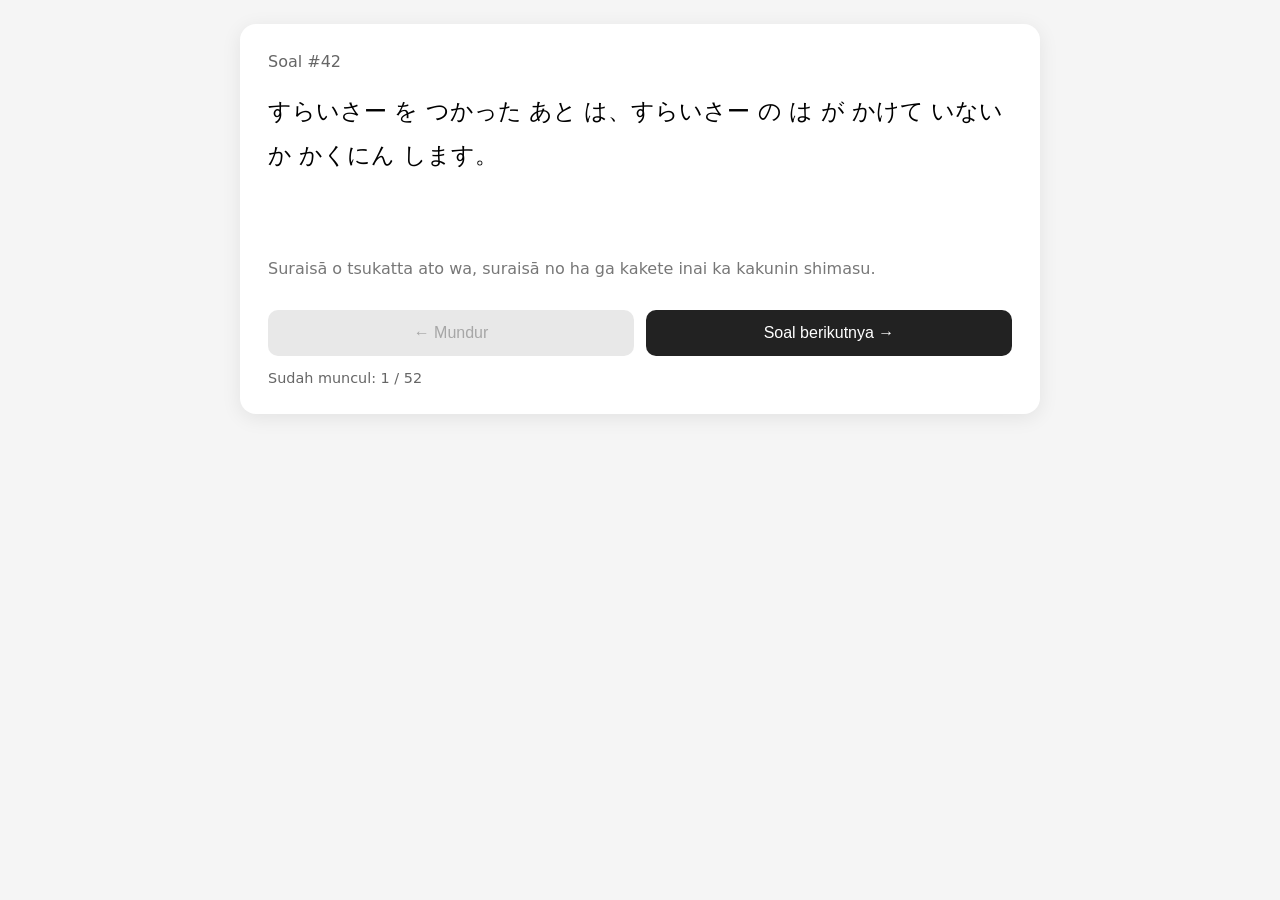
==== index.html @ 101b60f6 "balik ke awal" ====
<!doctype html>
<html lang="id">
<head>
<meta charset="utf-8">
<meta name="viewport" content="width=device-width,initial-scale=1">
<title>惣菜製造業 技能評価試験 — Random Quiz</title>
<style>
body{font-family:system-ui,-apple-system,"Segoe UI",sans-serif;background:#f5f5f5;margin:0;padding:24px}
main{max-width:800px;margin:auto}
.card{background:white;border-radius:16px;padding:28px;box-shadow:0 4px 20px rgba(0,0,0,.08)}
.meta{color:#666;margin-bottom:18px}
.question{font-size:1.45rem;line-height:1.9;min-height:150px}
.reading{color:#777;line-height:1.7;margin-top:16px}
.buttons{display:flex;gap:12px;margin-top:28px}
button{flex:1;padding:14px;border:0;border-radius:10px;font-size:1rem;cursor:pointer}
#next{background:#222;color:white}
#back{background:#e8e8e8}
.answer{margin-top:20px;padding:14px;border-radius:10px;background:#f0f0f0;display:none}
.progress{margin-top:14px;color:#666;font-size:.9rem}
</style>
</head>
<body>
<main>
<div class="card">
  <div class="meta" id="meta"></div>
  <div class="question" id="question"></div>
  <div class="reading" id="reading"></div>
  <div class="answer" id="answer"></div>
  <div class="buttons">
    <button id="back">← Mundur</button>
    <button id="next">Soal berikutnya →</button>
  </div>
  <div class="progress" id="progress"></div>
</div>
</main>
<script>
const allQuestions = [{"id": 1, "question": "あぶら で あげた ころっけ や、ごまあえ は、そうざい です。", "reading": "Abura de ageta korokke ya, gomaae wa, sōzai desu.", "answer": "○"}, {"id": 2, "question": "むした しゅうまい や、すのもの は、そうざい です。", "reading": "Mushita shūmai ya, sunomono wa, sōzai desu.", "answer": ""}, {"id": 3, "question": "にた かぼちゃ や、 ぽてとさらだ は、 そうざい です。", "reading": "Nita kabocha ya,  potetosarada wa, sōzai desu.", "answer": ""}, {"id": 4, "question": "むした じゃがいも と、さっきん した にんじん を まぜた もの は、そうざい です。", "reading": "Mushita jagaimo to, sakkin shita ninjin o mazeta mono wa, sōzai desu.", "answer": "○"}, {"id": 5, "question": "すらいす する しょくざい を かえる とき は、いちど すらいさー を あらいます。", "reading": "Suraisu suru shokuzai o kaeru toki wa, ichido suraisā o araimasu.", "answer": "○"}, {"id": 6, "question": "れいとうにく を かいとう する とき は、とれー や こんてな に いれます。", "reading": "Reitōniku o kaitō suru toki wa, torē ya kontena ni iremasu.", "answer": "○"}, {"id": 7, "question": "れいとう の えび を かいとう する とき は、とれー や こんてな に いれません。", "reading": "Reitō no ebi o kaitō suru toki wa, torē ya kontena ni iremasen.", "answer": "○"}, {"id": 8, "question": "ふくろ に はいった しょくざい を、みず の なか で かいとう する とき は、ふくろ に あな が あいて いない か かくにん します。", "reading": "", "answer": "○"}, {"id": 9, "question": "さっきんざい の のうど は、きじゅん より こく します。", "reading": "Sakkin-zai no nōdo wa, kijun yori koku shimasu.", "answer": "○"}, {"id": 10, "question": "さっきんざい の のうど は、きじゅん より うすく します。", "reading": "Sakkin-zai no nōdo wa, kijun yori usuku shimasu.", "answer": "○"}, {"id": 11, "question": "さっきんざい が ない とき は、せんざい を つかいます。", "reading": "Sakkin-zai ga nai toki wa, senzai o tsukaimasu.", "answer": "○"}, {"id": 12, "question": "しょくざい を れいぞうこ に ほかん する とき は、ようき に ふた を します。", "reading": "Shokuzai o reizōko ni hokan suru toki wa, yōki ni futa o shimasu.", "answer": "○"}, {"id": 13, "question": "ゆか や かべ は、そうじ しません。", "reading": "Yuka ya kabe wa, sōji shimasen.", "answer": "○"}, {"id": 14, "question": "つめ を、ながく のばして います。", "reading": "Tsume o, nagaku nobashite imasu.", "answer": "○"}, {"id": 15, "question": "つめ は、 いつも みじかく きって おきます。", "reading": "Tsume wa, itsumo mijikaku kitte okimasu.", "answer": "○"}, {"id": 16, "question": "つめ に、 まにきゅあ を ぬった まま しごと を しました。", "reading": "Tsume ni, manikyua o nutta mama shigoto o shimashita.", "answer": "○"}, {"id": 17, "question": "はいすいこう は、すぐ に よごれる ので、そうじ しません。", "reading": "Haisuikō wa, sugu ni yogoreru node, sōji shimasen.", "answer": "○"}, {"id": 18, "question": "ゆか に おちた しょくざい を そのまま つかいました。", "reading": "Yuka ni ochita shokuzai o sonomama tsukaimashita.", "answer": "○"}, {"id": 19, "question": "といれ から でる とき に、て を あらいません でした。", "reading": "Toire kara deru toki ni, te o araimasen deshita.", "answer": "○"}, {"id": 20, "question": "にく と やさい を きる とき は、おなじ まないた を つかいます。", "reading": "Niku to yasai o kiru toki wa, onaji manaita o tsukaimasu.", "answer": ""}, {"id": 21, "question": "ちゅうしんおんどけい を つかった あと は、 せんさー ぶぶん を せいけつ に します。", "reading": "Chūshin-ondokei o tsukatta ato wa,  sensā bubun o seiketsu ni shimasu.", "answer": ""}, {"id": 22, "question": "ほうちょう は、 は の ぶぶん だけ では なく、て で もつ ぶぶん も あらいます。", "reading": "Hōchō wa, ha no bubun dake dewa naku, te de motsu bubun mo araimasu.", "answer": ""}, {"id": 23, "question": "もりつけ さぎょう を おこなう、 せいけつ な さぎょうしつ に は、だんぼーるばこ を いれません。", "reading": "Moritsuke sagyō o okonau, seiketsu na sagyōshitsu ni wa, danbōrubako o iremasen.", "answer": "○"}, {"id": 24, "question": "さぎょうば が あつかった ので、まど を あけました。", "reading": "Sagyōba ga atsukatta node, mado o akemashita.", "answer": "○"}, {"id": 25, "question": "さぎょうちゅう に あつく なった ので、そで を まくりました。", "reading": "Sagyōchū ni atsuku natta node, sode o makurimashita.", "answer": "○"}, {"id": 26, "question": "さぎょうちゅう に あつく なった ので、 ぼうし を ぬぎました。", "reading": "Sagyōchū ni atsuku natta node, bōshi o nugimashita.", "answer": "○"}, {"id": 27, "question": "ながく つかって け が みじかく なった ぶらし を つかいました。", "reading": "Nagaku tsukatte, ke ga mijikaku natta burashi o tsukaimashita.", "answer": "○"}, {"id": 28, "question": "ふくろ に はいった しょくざい を もりつけ に つかう とき は、ふくろ の ひょうめん を しょうどく して から かいふう します。", "reading": "", "answer": "○"}, {"id": 29, "question": "そうじ よう の ぶらし が とどかない ところ は、そうじ しません。", "reading": "Sōji yō no burashi ga todokanai tokoro wa, sōji shimasen.", "answer": "○"}, {"id": 30, "question": "ころっけ を あげた とき は、ちゅうしん の おんど を はかります。", "reading": "Korokke o ageta toki wa, chūshin no ondo o hakarimasu.", "answer": "○"}, {"id": 31, "question": "ころっけ を あげた とき は、ひょうめん の おんど を はかります。", "reading": "Korokke o ageta toki wa, hyōmen no ondo o hakarimasu.", "answer": "○"}, {"id": 32, "question": "ころっけ を あげる とき は、じかん を はかりません。", "reading": "Korokke o ageru toki wa, jikan o hakarimasen.", "answer": "○"}, {"id": 33, "question": "はんばーぐ を やいた とき は、ひょうめん の おんど を はかります。", "reading": "Hanbāgu o yaita toki wa, hyōmen no ondo o hakarimasu.", "answer": "○"}, {"id": 34, "question": "こんべくしょん おーぶん の なか は、いち に よって おんど が ちがいます。", "reading": "Konbekushon ōbun no naka wa, ichi ni yotte ondo ga chigaimasu.", "answer": "○"}, {"id": 35, "question": "じょうき で ちょうり する こと を、あげる と いいます。", "reading": "Jōki de chōri suru koto o, ageru to iimasu.", "answer": "○"}, {"id": 36, "question": "ふらいやー の なか の あげかす は 、とりません。", "reading": "Furaiyā no naka no agekasu wa, torimasen.", "answer": "○"}, {"id": 37, "question": "ふらいやー へ、 いちど に たいりょう の しょくざい を いれました。", "reading": "Furaiyā e, ichido ni tairyō no shokuzai o iremashita.", "answer": "○"}, {"id": 38, "question": "ふらいやー に、 たいりょう の しょくざい を いれる と、あぶら の おんど が さがり、きんとう に かねつ できません。", "reading": "", "answer": "○"}, {"id": 39, "question": "こめ を たく とき は、 みず の りょう が たいせつ です。", "reading": "Kome o taku toki wa,  mizu no ryō ga taisetsu desu.", "answer": "○"}, {"id": 40, "question": "かねつ ちょうり を する とき は、 やけど に ちゅうい します。", "reading": "Kanetsu chōri o suru toki wa, yakedo ni chūi shimasu.", "answer": "○"}, {"id": 41, "question": "きかい から いつも と ちがう おと が したら、すぐ に きかい を とめます。", "reading": "Kikai kara itsumo to chigau oto ga shitara,  sugu ni kikai o tomemasu.", "answer": "○"}, {"id": 42, "question": "すらいさー を つかった あと は、すらいさー の は が かけて いない か かくにん します。", "reading": "Suraisā o tsukatta ato wa, suraisā no ha ga kakete inai ka kakunin shimasu.", "answer": "○"}, {"id": 43, "question": "いそいで いた ので、こうじょう の なか を はしりました。", "reading": "Isoide ita node, kōjō no naka o hashirimashita.", "answer": "○"}, {"id": 44, "question": "ゆか が ぬれて いる と、すべる ので きけん です。", "reading": "Yuka ga nurete iru to, suberu node kiken desu.", "answer": "○"}, {"id": 45, "question": "ゆか は、 ぬれて いた ほう が すべり やすくて よい です。", "reading": "Yuka wa, nurete ita hō ga suberi yasukute yoi desu.", "answer": "○"}, {"id": 46, "question": "せんざい を つかう とき は、 め に はいらない よう に ちゅうい します。", "reading": "Senzai o tsukau toki wa, me ni hairanai yō ni chūi shimasu.", "answer": "○"}, {"id": 47, "question": "しょくざい を すらいす して いる とき に、 すらいさー の かばー を はずして は いけません。", "reading": "Shokuzai o suraisu shite iru toki ni, suraisā no kabā o hazushite wa ikemasen.", "answer": "○"}, {"id": 48, "question": "すらいさー が かんぜん に ていし する まえ に、 かばー を あけました。", "reading": "Suraisā ga kanzen ni teishi suru mae ni,  kabā o akemashita.", "answer": "○"}, {"id": 49, "question": "きかい が うごいて いる とき は、 きかい に て を ふれて は いけません。", "reading": "Kikai ga ugoite iru toki wa, kikai ni te o furete wa ikemasen.", "answer": "○"}, {"id": 50, "question": "ちょうりちゅう に がす の ひ が きえて いたら、がす が もれて いる かのうせい が ある ため、ひ を つけて は いけません。", "reading": "", "answer": "○"}, {"id": 51, "question": "ちゅうしんおんどけい は、たべもの の ひょうめん の おんど を はかる きぐ です。", "reading": "Chūshin-ondokei wa, tabemono no hyōmen no ondo wo hakaru kigu desu.", "answer": "○"}, {"id": 52, "question": "けいりょうかっぷ は、かっぷ を かたむけて はかります。", "reading": "Keiryō kappu wa, kappu wo katamukete hakarimasu.", "answer": "○"}];
let history = [];
let position = -1;
let unseen = new Set(allQuestions.map(q => q.id));

function render() {
  const q = allQuestions.find(x => x.id === history[position]);
  document.getElementById('meta').textContent = 'Soal #' + q.id;
  document.getElementById('question').textContent = q.question;
  document.getElementById('reading').textContent = q.reading || '';
  document.getElementById('answer').textContent = q.answer ? 'Jawaban sumber: ' + q.answer : 'Jawaban sumber tidak terbaca pada bagian kunci jawaban PDF.';
  document.getElementById('answer').style.display = 'none';
  document.getElementById('back').disabled = position <= 0;
  document.getElementById('progress').textContent =
    'Sudah muncul: ' + history.length + ' / ' + allQuestions.length;
}

function nextQuestion() {
  if (position < history.length - 1) {
    position++;
    render();
    return;
  }
  if (unseen.size === 0) {
    alert('Semua soal sudah muncul dalam sesi ini.');
    return;
  }
  const arr = [...unseen];
  const id = arr[Math.floor(Math.random() * arr.length)];
  unseen.delete(id);
  history.push(id);
  position++;
  render();
}

document.getElementById('next').onclick = nextQuestion;
document.getElementById('back').onclick = () => {
  if (position > 0) { position--; render(); }
};

// Start with one random unseen question.
nextQuestion();
</script>
</body>
</html>
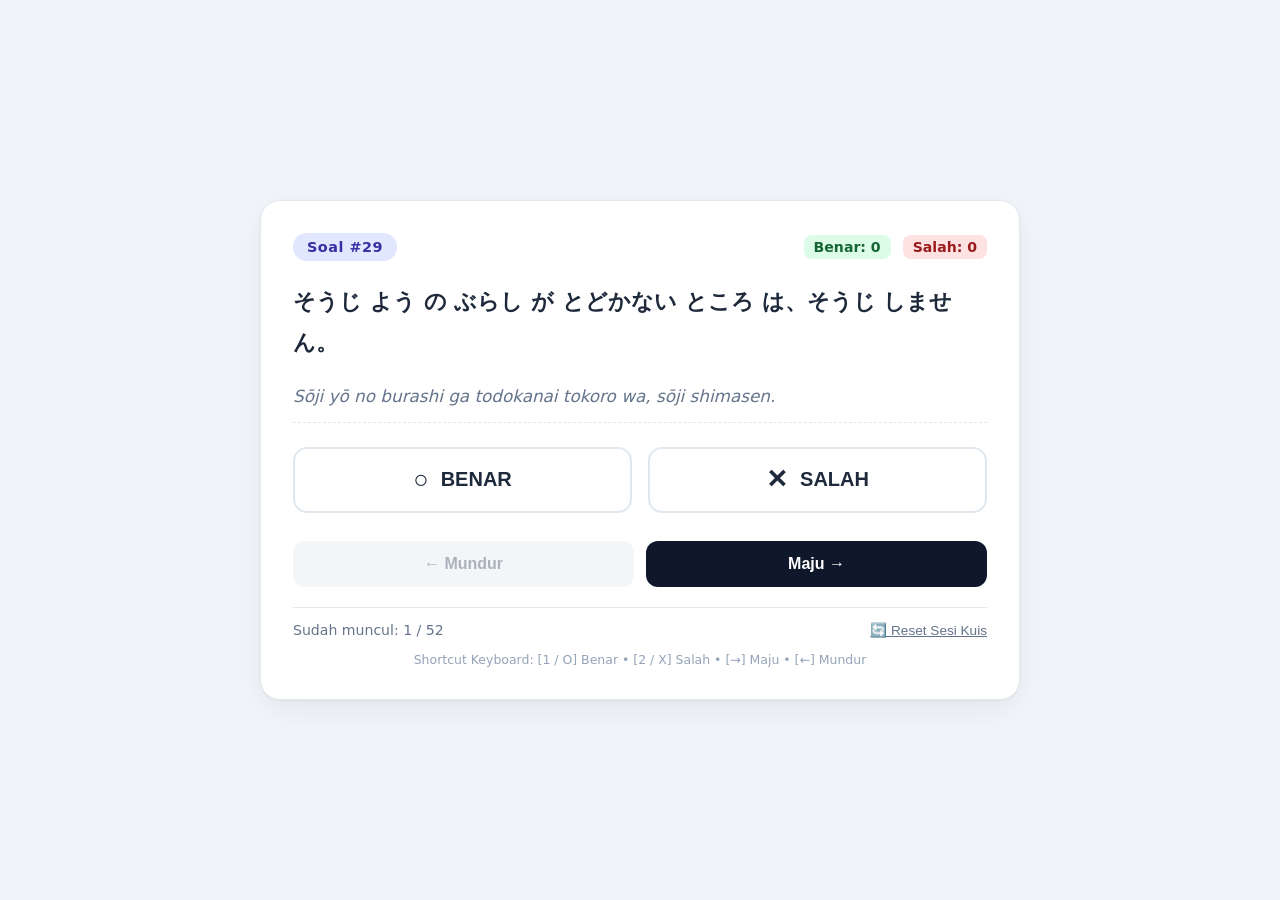
==== commit ce2eeb3c: "Add files via upload" ====
--- a/index.html
+++ b/index.html
@@ -1,81 +1,918 @@
 <!doctype html>
 <html lang="id">
-<head>
-<meta charset="utf-8">
-<meta name="viewport" content="width=device-width,initial-scale=1">
-<title>惣菜製造業 技能評価試験 — Random Quiz</title>
-<style>
-body{font-family:system-ui,-apple-system,"Segoe UI",sans-serif;background:#f5f5f5;margin:0;padding:24px}
-main{max-width:800px;margin:auto}
-.card{background:white;border-radius:16px;padding:28px;box-shadow:0 4px 20px rgba(0,0,0,.08)}
-.meta{color:#666;margin-bottom:18px}
-.question{font-size:1.45rem;line-height:1.9;min-height:150px}
-.reading{color:#777;line-height:1.7;margin-top:16px}
-.buttons{display:flex;gap:12px;margin-top:28px}
-button{flex:1;padding:14px;border:0;border-radius:10px;font-size:1rem;cursor:pointer}
-#next{background:#222;color:white}
-#back{background:#e8e8e8}
-.answer{margin-top:20px;padding:14px;border-radius:10px;background:#f0f0f0;display:none}
-.progress{margin-top:14px;color:#666;font-size:.9rem}
-</style>
-</head>
-<body>
-<main>
-<div class="card">
-  <div class="meta" id="meta"></div>
-  <div class="question" id="question"></div>
-  <div class="reading" id="reading"></div>
-  <div class="answer" id="answer"></div>
-  <div class="buttons">
-    <button id="back">← Mundur</button>
-    <button id="next">Soal berikutnya →</button>
-  </div>
-  <div class="progress" id="progress"></div>
-</div>
-</main>
-<script>
-const allQuestions = [{"id": 1, "question": "あぶら で あげた ころっけ や、ごまあえ は、そうざい です。", "reading": "Abura de ageta korokke ya, gomaae wa, sōzai desu.", "answer": "○"}, {"id": 2, "question": "むした しゅうまい や、すのもの は、そうざい です。", "reading": "Mushita shūmai ya, sunomono wa, sōzai desu.", "answer": ""}, {"id": 3, "question": "にた かぼちゃ や、 ぽてとさらだ は、 そうざい です。", "reading": "Nita kabocha ya,  potetosarada wa, sōzai desu.", "answer": ""}, {"id": 4, "question": "むした じゃがいも と、さっきん した にんじん を まぜた もの は、そうざい です。", "reading": "Mushita jagaimo to, sakkin shita ninjin o mazeta mono wa, sōzai desu.", "answer": "○"}, {"id": 5, "question": "すらいす する しょくざい を かえる とき は、いちど すらいさー を あらいます。", "reading": "Suraisu suru shokuzai o kaeru toki wa, ichido suraisā o araimasu.", "answer": "○"}, {"id": 6, "question": "れいとうにく を かいとう する とき は、とれー や こんてな に いれます。", "reading": "Reitōniku o kaitō suru toki wa, torē ya kontena ni iremasu.", "answer": "○"}, {"id": 7, "question": "れいとう の えび を かいとう する とき は、とれー や こんてな に いれません。", "reading": "Reitō no ebi o kaitō suru toki wa, torē ya kontena ni iremasen.", "answer": "○"}, {"id": 8, "question": "ふくろ に はいった しょくざい を、みず の なか で かいとう する とき は、ふくろ に あな が あいて いない か かくにん します。", "reading": "", "answer": "○"}, {"id": 9, "question": "さっきんざい の のうど は、きじゅん より こく します。", "reading": "Sakkin-zai no nōdo wa, kijun yori koku shimasu.", "answer": "○"}, {"id": 10, "question": "さっきんざい の のうど は、きじゅん より うすく します。", "reading": "Sakkin-zai no nōdo wa, kijun yori usuku shimasu.", "answer": "○"}, {"id": 11, "question": "さっきんざい が ない とき は、せんざい を つかいます。", "reading": "Sakkin-zai ga nai toki wa, senzai o tsukaimasu.", "answer": "○"}, {"id": 12, "question": "しょくざい を れいぞうこ に ほかん する とき は、ようき に ふた を します。", "reading": "Shokuzai o reizōko ni hokan suru toki wa, yōki ni futa o shimasu.", "answer": "○"}, {"id": 13, "question": "ゆか や かべ は、そうじ しません。", "reading": "Yuka ya kabe wa, sōji shimasen.", "answer": "○"}, {"id": 14, "question": "つめ を、ながく のばして います。", "reading": "Tsume o, nagaku nobashite imasu.", "answer": "○"}, {"id": 15, "question": "つめ は、 いつも みじかく きって おきます。", "reading": "Tsume wa, itsumo mijikaku kitte okimasu.", "answer": "○"}, {"id": 16, "question": "つめ に、 まにきゅあ を ぬった まま しごと を しました。", "reading": "Tsume ni, manikyua o nutta mama shigoto o shimashita.", "answer": "○"}, {"id": 17, "question": "はいすいこう は、すぐ に よごれる ので、そうじ しません。", "reading": "Haisuikō wa, sugu ni yogoreru node, sōji shimasen.", "answer": "○"}, {"id": 18, "question": "ゆか に おちた しょくざい を そのまま つかいました。", "reading": "Yuka ni ochita shokuzai o sonomama tsukaimashita.", "answer": "○"}, {"id": 19, "question": "といれ から でる とき に、て を あらいません でした。", "reading": "Toire kara deru toki ni, te o araimasen deshita.", "answer": "○"}, {"id": 20, "question": "にく と やさい を きる とき は、おなじ まないた を つかいます。", "reading": "Niku to yasai o kiru toki wa, onaji manaita o tsukaimasu.", "answer": ""}, {"id": 21, "question": "ちゅうしんおんどけい を つかった あと は、 せんさー ぶぶん を せいけつ に します。", "reading": "Chūshin-ondokei o tsukatta ato wa,  sensā bubun o seiketsu ni shimasu.", "answer": ""}, {"id": 22, "question": "ほうちょう は、 は の ぶぶん だけ では なく、て で もつ ぶぶん も あらいます。", "reading": "Hōchō wa, ha no bubun dake dewa naku, te de motsu bubun mo araimasu.", "answer": ""}, {"id": 23, "question": "もりつけ さぎょう を おこなう、 せいけつ な さぎょうしつ に は、だんぼーるばこ を いれません。", "reading": "Moritsuke sagyō o okonau, seiketsu na sagyōshitsu ni wa, danbōrubako o iremasen.", "answer": "○"}, {"id": 24, "question": "さぎょうば が あつかった ので、まど を あけました。", "reading": "Sagyōba ga atsukatta node, mado o akemashita.", "answer": "○"}, {"id": 25, "question": "さぎょうちゅう に あつく なった ので、そで を まくりました。", "reading": "Sagyōchū ni atsuku natta node, sode o makurimashita.", "answer": "○"}, {"id": 26, "question": "さぎょうちゅう に あつく なった ので、 ぼうし を ぬぎました。", "reading": "Sagyōchū ni atsuku natta node, bōshi o nugimashita.", "answer": "○"}, {"id": 27, "question": "ながく つかって け が みじかく なった ぶらし を つかいました。", "reading": "Nagaku tsukatte, ke ga mijikaku natta burashi o tsukaimashita.", "answer": "○"}, {"id": 28, "question": "ふくろ に はいった しょくざい を もりつけ に つかう とき は、ふくろ の ひょうめん を しょうどく して から かいふう します。", "reading": "", "answer": "○"}, {"id": 29, "question": "そうじ よう の ぶらし が とどかない ところ は、そうじ しません。", "reading": "Sōji yō no burashi ga todokanai tokoro wa, sōji shimasen.", "answer": "○"}, {"id": 30, "question": "ころっけ を あげた とき は、ちゅうしん の おんど を はかります。", "reading": "Korokke o ageta toki wa, chūshin no ondo o hakarimasu.", "answer": "○"}, {"id": 31, "question": "ころっけ を あげた とき は、ひょうめん の おんど を はかります。", "reading": "Korokke o ageta toki wa, hyōmen no ondo o hakarimasu.", "answer": "○"}, {"id": 32, "question": "ころっけ を あげる とき は、じかん を はかりません。", "reading": "Korokke o ageru toki wa, jikan o hakarimasen.", "answer": "○"}, {"id": 33, "question": "はんばーぐ を やいた とき は、ひょうめん の おんど を はかります。", "reading": "Hanbāgu o yaita toki wa, hyōmen no ondo o hakarimasu.", "answer": "○"}, {"id": 34, "question": "こんべくしょん おーぶん の なか は、いち に よって おんど が ちがいます。", "reading": "Konbekushon ōbun no naka wa, ichi ni yotte ondo ga chigaimasu.", "answer": "○"}, {"id": 35, "question": "じょうき で ちょうり する こと を、あげる と いいます。", "reading": "Jōki de chōri suru koto o, ageru to iimasu.", "answer": "○"}, {"id": 36, "question": "ふらいやー の なか の あげかす は 、とりません。", "reading": "Furaiyā no naka no agekasu wa, torimasen.", "answer": "○"}, {"id": 37, "question": "ふらいやー へ、 いちど に たいりょう の しょくざい を いれました。", "reading": "Furaiyā e, ichido ni tairyō no shokuzai o iremashita.", "answer": "○"}, {"id": 38, "question": "ふらいやー に、 たいりょう の しょくざい を いれる と、あぶら の おんど が さがり、きんとう に かねつ できません。", "reading": "", "answer": "○"}, {"id": 39, "question": "こめ を たく とき は、 みず の りょう が たいせつ です。", "reading": "Kome o taku toki wa,  mizu no ryō ga taisetsu desu.", "answer": "○"}, {"id": 40, "question": "かねつ ちょうり を する とき は、 やけど に ちゅうい します。", "reading": "Kanetsu chōri o suru toki wa, yakedo ni chūi shimasu.", "answer": "○"}, {"id": 41, "question": "きかい から いつも と ちがう おと が したら、すぐ に きかい を とめます。", "reading": "Kikai kara itsumo to chigau oto ga shitara,  sugu ni kikai o tomemasu.", "answer": "○"}, {"id": 42, "question": "すらいさー を つかった あと は、すらいさー の は が かけて いない か かくにん します。", "reading": "Suraisā o tsukatta ato wa, suraisā no ha ga kakete inai ka kakunin shimasu.", "answer": "○"}, {"id": 43, "question": "いそいで いた ので、こうじょう の なか を はしりました。", "reading": "Isoide ita node, kōjō no naka o hashirimashita.", "answer": "○"}, {"id": 44, "question": "ゆか が ぬれて いる と、すべる ので きけん です。", "reading": "Yuka ga nurete iru to, suberu node kiken desu.", "answer": "○"}, {"id": 45, "question": "ゆか は、 ぬれて いた ほう が すべり やすくて よい です。", "reading": "Yuka wa, nurete ita hō ga suberi yasukute yoi desu.", "answer": "○"}, {"id": 46, "question": "せんざい を つかう とき は、 め に はいらない よう に ちゅうい します。", "reading": "Senzai o tsukau toki wa, me ni hairanai yō ni chūi shimasu.", "answer": "○"}, {"id": 47, "question": "しょくざい を すらいす して いる とき に、 すらいさー の かばー を はずして は いけません。", "reading": "Shokuzai o suraisu shite iru toki ni, suraisā no kabā o hazushite wa ikemasen.", "answer": "○"}, {"id": 48, "question": "すらいさー が かんぜん に ていし する まえ に、 かばー を あけました。", "reading": "Suraisā ga kanzen ni teishi suru mae ni,  kabā o akemashita.", "answer": "○"}, {"id": 49, "question": "きかい が うごいて いる とき は、 きかい に て を ふれて は いけません。", "reading": "Kikai ga ugoite iru toki wa, kikai ni te o furete wa ikemasen.", "answer": "○"}, {"id": 50, "question": "ちょうりちゅう に がす の ひ が きえて いたら、がす が もれて いる かのうせい が ある ため、ひ を つけて は いけません。", "reading": "", "answer": "○"}, {"id": 51, "question": "ちゅうしんおんどけい は、たべもの の ひょうめん の おんど を はかる きぐ です。", "reading": "Chūshin-ondokei wa, tabemono no hyōmen no ondo wo hakaru kigu desu.", "answer": "○"}, {"id": 52, "question": "けいりょうかっぷ は、かっぷ を かたむけて はかります。", "reading": "Keiryō kappu wa, kappu wo katamukete hakarimasu.", "answer": "○"}];
-let history = [];
-let position = -1;
-let unseen = new Set(allQuestions.map(q => q.id));
-
-function render() {
-  const q = allQuestions.find(x => x.id === history[position]);
-  document.getElementById('meta').textContent = 'Soal #' + q.id;
-  document.getElementById('question').textContent = q.question;
-  document.getElementById('reading').textContent = q.reading || '';
-  document.getElementById('answer').textContent = q.answer ? 'Jawaban sumber: ' + q.answer : 'Jawaban sumber tidak terbaca pada bagian kunci jawaban PDF.';
-  document.getElementById('answer').style.display = 'none';
-  document.getElementById('back').disabled = position <= 0;
-  document.getElementById('progress').textContent =
-    'Sudah muncul: ' + history.length + ' / ' + allQuestions.length;
-}
-
-function nextQuestion() {
-  if (position < history.length - 1) {
-    position++;
-    render();
-    return;
-  }
-  if (unseen.size === 0) {
-    alert('Semua soal sudah muncul dalam sesi ini.');
-    return;
-  }
-  const arr = [...unseen];
-  const id = arr[Math.floor(Math.random() * arr.length)];
-  unseen.delete(id);
-  history.push(id);
-  position++;
-  render();
-}
-
-document.getElementById('next').onclick = nextQuestion;
-document.getElementById('back').onclick = () => {
-  if (position > 0) { position--; render(); }
-};
-
-// Start with one random unseen question.
-nextQuestion();
-</script>
-</body>
+    <head>
+        <meta charset="utf-8" />
+        <meta name="viewport" content="width=device-width, initial-scale=1" />
+        <title>惣菜製造業 技能評価試験 — Random Quiz</title>
+        <style>
+            :root {
+                --primary: #2563eb;
+                --primary-hover: #1d4ed8;
+                --bg: #f1f5f9;
+                --card-bg: #ffffff;
+                --text-main: #0f172a;
+                --text-muted: #64748b;
+                --border-color: #e2e8f0;
+                --correct-bg: #16a34a;
+                --correct-border: #15803d;
+                --correct-light: #f0fdf4;
+                --correct-text: #166534;
+                --wrong-bg: #dc2626;
+                --wrong-border: #b91c1c;
+                --wrong-light: #fef2f2;
+                --wrong-text: #991b1b;
+            }
+
+            * {
+                box-sizing: border-box;
+            }
+
+            body {
+                font-family:
+                    system-ui,
+                    -apple-system,
+                    "Segoe UI",
+                    Roboto,
+                    "Hiragino Sans",
+                    "Yu Gothic",
+                    sans-serif;
+                background: var(--bg);
+                color: var(--text-main);
+                margin: 0;
+                padding: 24px 16px;
+                min-height: 100vh;
+                display: flex;
+                flex-direction: column;
+                justify-content: center;
+            }
+
+            main {
+                max-width: 760px;
+                width: 100%;
+                margin: auto;
+            }
+
+            .card {
+                background: var(--card-bg);
+                border-radius: 20px;
+                padding: 32px;
+                box-shadow: 0 10px 30px rgba(0, 0, 0, 0.06), 0 1px 3px rgba(0, 0, 0, 0.04);
+                border: 1px solid var(--border-color);
+            }
+
+            .header-bar {
+                display: flex;
+                justify-content: space-between;
+                align-items: center;
+                margin-bottom: 20px;
+                flex-wrap: wrap;
+                gap: 10px;
+            }
+
+            .badge-id {
+                background: #e0e7ff;
+                color: #3730a3;
+                font-weight: 700;
+                font-size: 0.9rem;
+                padding: 6px 14px;
+                border-radius: 20px;
+                letter-spacing: 0.5px;
+            }
+
+            .score-stats {
+                display: flex;
+                gap: 12px;
+                font-size: 0.88rem;
+                font-weight: 600;
+            }
+
+            .stat-badge {
+                padding: 4px 10px;
+                border-radius: 8px;
+            }
+
+            .stat-correct {
+                background: #dcfce7;
+                color: #166534;
+            }
+
+            .stat-wrong {
+                background: #fee2e2;
+                color: #991b1b;
+            }
+
+            .question {
+                font-size: 1.4rem;
+                line-height: 1.8;
+                font-weight: 600;
+                min-height: 90px;
+                color: #1e293b;
+            }
+
+            .reading {
+                color: var(--text-muted);
+                font-size: 1.05rem;
+                line-height: 1.6;
+                margin-top: 12px;
+                font-style: italic;
+                padding-bottom: 12px;
+                border-bottom: 1px dashed var(--border-color);
+            }
+
+            /* Interactive Choice Buttons */
+            .choice-container {
+                display: grid;
+                grid-template-columns: 1fr 1fr;
+                gap: 16px;
+                margin-top: 24px;
+            }
+
+            .choice-btn {
+                display: flex;
+                align-items: center;
+                justify-content: center;
+                gap: 12px;
+                padding: 18px 24px;
+                border: 2px solid var(--border-color);
+                border-radius: 14px;
+                background: #ffffff;
+                color: #1e293b;
+                font-size: 1.25rem;
+                font-weight: 700;
+                cursor: pointer;
+                transition: all 0.2s cubic-bezier(0.4, 0, 0.2, 1);
+                user-select: none;
+                outline: none;
+            }
+
+            .choice-btn .symbol {
+                font-size: 1.6rem;
+                line-height: 1;
+            }
+
+            .choice-btn:hover:not(:disabled) {
+                border-color: #cbd5e1;
+                background: #f8fafc;
+                transform: translateY(-2px);
+                box-shadow: 0 4px 12px rgba(0, 0, 0, 0.05);
+            }
+
+            .choice-btn:active:not(:disabled) {
+                transform: translateY(0);
+            }
+
+            /* Correct Choice Styling (Green) */
+            .choice-btn.correct {
+                background: var(--correct-bg) !important;
+                border-color: var(--correct-border) !important;
+                color: #ffffff !important;
+                box-shadow: 0 6px 16px rgba(22, 163, 74, 0.35);
+            }
+
+            /* Wrong Choice Styling (Red) */
+            .choice-btn.wrong {
+                background: var(--wrong-bg) !important;
+                border-color: var(--wrong-border) !important;
+                color: #ffffff !important;
+                box-shadow: 0 6px 16px rgba(220, 38, 38, 0.35);
+            }
+
+            /* Secondary highlight for the right answer when user guessed wrong */
+            .choice-btn.reveal-correct {
+                background: #dcfce7 !important;
+                border-color: var(--correct-bg) !important;
+                color: var(--correct-text) !important;
+                border-style: dashed;
+            }
+
+            .choice-btn:disabled {
+                cursor: default;
+            }
+
+            /* Feedback Box */
+            .feedback-box {
+                margin-top: 20px;
+                padding: 16px 20px;
+                border-radius: 12px;
+                display: none;
+                animation: fadeIn 0.25s ease-in-out;
+            }
+
+            @keyframes fadeIn {
+                from {
+                    opacity: 0;
+                    transform: translateY(-6px);
+                }
+                to {
+                    opacity: 1;
+                    transform: translateY(0);
+                }
+            }
+
+            .feedback-box.correct-box {
+                background: var(--correct-light);
+                border: 1px solid #bbf7d0;
+                color: var(--correct-text);
+            }
+
+            .feedback-box.wrong-box {
+                background: var(--wrong-light);
+                border: 1px solid #fecaca;
+                color: var(--wrong-text);
+            }
+
+            .feedback-title {
+                font-weight: 700;
+                font-size: 1.05rem;
+                display: flex;
+                align-items: center;
+                gap: 8px;
+                margin-bottom: 6px;
+            }
+
+            .feedback-explanation {
+                font-size: 0.95rem;
+                line-height: 1.5;
+                color: #334155;
+            }
+
+            /* Navigation Buttons */
+            .nav-buttons {
+                display: flex;
+                gap: 12px;
+                margin-top: 28px;
+            }
+
+            .nav-btn {
+                flex: 1;
+                padding: 14px 20px;
+                border: 0;
+                border-radius: 12px;
+                font-size: 1rem;
+                font-weight: 600;
+                cursor: pointer;
+                transition: all 0.15s ease;
+                display: flex;
+                align-items: center;
+                justify-content: center;
+                gap: 8px;
+            }
+
+            #back {
+                background: #e2e8f0;
+                color: #334155;
+            }
+
+            #back:hover:not(:disabled) {
+                background: #cbd5e1;
+            }
+
+            #next {
+                background: #0f172a;
+                color: #ffffff;
+            }
+
+            #next:hover:not(:disabled) {
+                background: #1e293b;
+            }
+
+            .nav-btn:disabled {
+                opacity: 0.4;
+                cursor: not-allowed;
+            }
+
+            .footer-info {
+                display: flex;
+                justify-content: space-between;
+                align-items: center;
+                margin-top: 20px;
+                padding-top: 14px;
+                border-top: 1px solid var(--border-color);
+                color: var(--text-muted);
+                font-size: 0.88rem;
+                flex-wrap: wrap;
+                gap: 10px;
+            }
+
+            .btn-reset {
+                background: none;
+                border: none;
+                color: var(--text-muted);
+                text-decoration: underline;
+                cursor: pointer;
+                font-size: 0.85rem;
+                padding: 0;
+            }
+
+            .btn-reset:hover {
+                color: #0f172a;
+            }
+
+            .keyboard-hints {
+                font-size: 0.78rem;
+                color: #94a3b8;
+                text-align: center;
+                margin-top: 14px;
+            }
+
+            @media (max-width: 540px) {
+                .card {
+                    padding: 20px;
+                }
+                .question {
+                    font-size: 1.2rem;
+                }
+                .choice-container {
+                    grid-template-columns: 1fr;
+                }
+                .choice-btn {
+                    padding: 14px;
+                    font-size: 1.1rem;
+                }
+            }
+        </style>
+    </head>
+    <body>
+        <main>
+            <div class="card">
+                <div class="header-bar">
+                    <span class="badge-id" id="meta">Soal #1</span>
+                    <div class="score-stats">
+                        <span class="stat-badge stat-correct" id="stat-correct">Benar: 0</span>
+                        <span class="stat-badge stat-wrong" id="stat-wrong">Salah: 0</span>
+                    </div>
+                </div>
+
+                <div class="question" id="question">Memuat soal...</div>
+                <div class="reading" id="reading"></div>
+
+                <!-- Pilihan Jawaban Interaktif -->
+                <div class="choice-container">
+                    <button class="choice-btn" id="btn-true" onclick="selectAnswer('○')">
+                        <span class="symbol">○</span>
+                        <span>BENAR</span>
+                    </button>
+                    <button class="choice-btn" id="btn-false" onclick="selectAnswer('×')">
+                        <span class="symbol">✕</span>
+                        <span>SALAH</span>
+                    </button>
+                </div>
+
+                <!-- Feedback Hasil -->
+                <div class="feedback-box" id="feedback">
+                    <div class="feedback-title" id="feedback-title"></div>
+                    <div class="feedback-explanation" id="feedback-explanation"></div>
+                </div>
+
+                <!-- Tombol Navigasi -->
+                <div class="nav-buttons">
+                    <button class="nav-btn" id="back">← Mundur</button>
+                    <button class="nav-btn" id="next">Maju →</button>
+                </div>
+
+                <div class="footer-info">
+                    <span id="progress">Sudah muncul: 0 / 52</span>
+                    <button class="btn-reset" onclick="resetSession()">🔄 Reset Sesi Kuis</button>
+                </div>
+
+                <div class="keyboard-hints">
+                    Shortcut Keyboard: [1 / O] Benar &bull; [2 / X] Salah &bull; [&rarr;] Maju &bull; [&larr;] Mundur
+                </div>
+            </div>
+        </main>
+
+        <script>
+            const allQuestions = [
+                {
+                    id: 1,
+                    question: "あぶら で あげた ころっけ や、ごまあえ は、そうざい です。",
+                    reading: "Abura de ageta korokke ya, gomaae wa, sōzai desu.",
+                    answer: "○",
+                    explanation: "Kroket goreng dan salad gomaae (sayuran saus wijen) termasuk ke dalam jenis lauk olahan (souzai)."
+                },
+                {
+                    id: 2,
+                    question: "むした しゅうまい や、すのもの は、そうざい です。",
+                    reading: "Mushita shūmai ya, sunomono wa, sōzai desu.",
+                    answer: "○",
+                    explanation: "Shumai kukus dan sunomono (acar/makanan asam) termasuk kategori lauk olahan (souzai)."
+                },
+                {
+                    id: 3,
+                    question: "にた かぼちゃ や、 ぽてとさらだ は、 そうざい です。",
+                    reading: "Nita kabocha ya, potetosarada wa, sōzai desu.",
+                    answer: "○",
+                    explanation: "Labu rebus (nita kabocha) dan salad kentang (potato salad) adalah souzai."
+                },
+                {
+                    id: 4,
+                    question: "むした じゃがいも と、さっきん した にんじん を まぜた もの は、そうざい です。",
+                    reading: "Mushita jagaimo to, sakkin shita ninjin o mazeta mono wa, sōzai desu.",
+                    answer: "○",
+                    explanation: "Campuran kentang kukus dan wortel yang disterilkan adalah produk souzai."
+                },
+                {
+                    id: 5,
+                    question: "すらいす する しょくざい を かえる とき は、いちど すらいさー を あらいます。",
+                    reading: "Suraisu suru shokuzai o kaeru toki wa, ichido suraisā o araimasu.",
+                    answer: "○",
+                    explanation: "Saat mengganti bahan yang akan diiris dengan slicer, mesin harus dicuci terlebih dahulu untuk mencegah kontaminasi silang."
+                },
+                {
+                    id: 6,
+                    question: "れいとうにく を かいとう する とき は、とれー や こんてな に いれます。",
+                    reading: "Reitōniku o kaitō suru toki wa, torē ya kontena ni iremasu.",
+                    answer: "○",
+                    explanation: "Mencairkan daging beku harus menggunakan baki (tray) atau wadah kontainer agar cairan drip daging tidak mengontaminasi tempat lain."
+                },
+                {
+                    id: 7,
+                    question: "れいとう の えび を かいとう する とき は、とれー や こんてな に いれません。",
+                    reading: "Reitō no ebi o kaitō suru toki wa, torē ya kontena ni iremasen.",
+                    answer: "×",
+                    explanation: "Mencairkan udang beku juga harus ditaruh di dalam wadah/baki (tray) agar higienis dan cairan tidak mengontaminasi."
+                },
+                {
+                    id: 8,
+                    question: "ふくろ に はいった しょくざい を、みず の なか で かいとう する とき は、ふくろ に あな が あいて いない か かくにん します。",
+                    reading: "Fukuro ni haitta shokuzai o, mizu no naka de kaitō suru toki wa, fukuro ni ana ga aite inai ka kakunin shimasu.",
+                    answer: "○",
+                    explanation: "Saat mencairkan makanan berbungkus di dalam air, wajib memeriksa tidak ada lubang/bocor agar air tidak masuk ke makanan."
+                },
+                {
+                    id: 9,
+                    question: "さっきんざい の のうど は、きじゅん より こく します。",
+                    reading: "Sakkin-zai no nōdo wa, kijun yori koku shimasu.",
+                    answer: "×",
+                    explanation: "Konsentrasi disinfektan/cairan sterilisasi harus sesuai takaran standar (kijun), tidak boleh dibuat terlalu pekat."
+                },
+                {
+                    id: 10,
+                    question: "さっきんざい の のうど は、きじゅん より うすく します。",
+                    reading: "Sakkin-zai no nōdo wa, kijun yori usuku shimasu.",
+                    answer: "×",
+                    explanation: "Konsentrasi disinfektan tidak boleh lebih encer dari standar karena daya bunuh bakterinya akan berkurang."
+                },
+                {
+                    id: 11,
+                    question: "さっきんざい が ない とき は、せんざい を つかいます。",
+                    reading: "Sakkin-zai ga nai toki wa, senzai o tsukaimasu.",
+                    answer: "×",
+                    explanation: "Deterjen biasa (senzai) hanya untuk membersihkan kotoran, tidak bisa menggantikan fungsi disinfektan pembunuh kuman (sakkin-zai)."
+                },
+                {
+                    id: 12,
+                    question: "しょくざい を れいぞうこ に ほかん する とき は、ようき に ふた を します。",
+                    reading: "Shokuzai o reizōko ni hokan suru toki wa, yōki ni futa o shimasu.",
+                    answer: "○",
+                    explanation: "Saat menyimpan bahan makanan di dalam kulkas, wadah wajib ditutup rapat."
+                },
+                {
+                    id: 13,
+                    question: "ゆか や かべ は、そうじ しません。",
+                    reading: "Yuka ya kabe wa, sōji shimasen.",
+                    answer: "×",
+                    explanation: "Lantai dan dinding ruang kerja pabrik makanan wajib dibersihkan secara berkala."
+                },
+                {
+                    id: 14,
+                    question: "つめ を、ながく のばして います。",
+                    reading: "Tsume o, nagaku nobashite imasu.",
+                    answer: "×",
+                    explanation: "Kuku tidak boleh dibiarkan panjang karena dapat menyimpan kotoran dan bakteri patogen."
+                },
+                {
+                    id: 15,
+                    question: "つめ は、 いつも みじかく きって おきます。",
+                    reading: "Tsume wa, itsumo mijikaku kitte okimasu.",
+                    answer: "○",
+                    explanation: "Kuku harus selalu dipotong pendek dan dijaga kebersihannya."
+                },
+                {
+                    id: 16,
+                    question: "つめ に、 まにきゅあ を ぬった まま しごと を しました。",
+                    reading: "Tsume ni, manikyua o nutta mama shigoto o shimashita.",
+                    answer: "×",
+                    explanation: "Dilarang memakai kutek/cat kuku saat bekerja karena serpihannya berisiko mengontaminasi makanan."
+                },
+                {
+                    id: 17,
+                    question: "はいすいこう は、すぐ に よごれる ので、そうじ しません。",
+                    reading: "Haisuikō wa, sugu ni yogoreru node, sōji shimasen.",
+                    answer: "×",
+                    explanation: "Saluran pembuangan air (drainase) justru harus sering dibersihkan agar tidak menjadi sarang bakteri dan bau."
+                },
+                {
+                    id: 18,
+                    question: "ゆか に おちた しょくざい を そのまま つかいました。",
+                    reading: "Yuka ni ochita shokuzai o sonomama tsukaimashita.",
+                    answer: "×",
+                    explanation: "Bahan makanan yang jatuh ke lantai tidak boleh langsung dipakai karena telah terkontaminasi."
+                },
+                {
+                    id: 19,
+                    question: "といれ から でる とき に、て を あらいません でした。",
+                    reading: "Toire kara deru toki ni, te o araimasen deshita.",
+                    answer: "×",
+                    explanation: "Setelah dari toilet wajib mencuci tangan dan melakukan disinfeksi sebelum kembali ke area kerja."
+                },
+                {
+                    id: 20,
+                    question: "にく と やさい を きる とき は、おなじ まないた を つかいます。",
+                    reading: "Niku to yasai o kiru toki wa, onaji manaita o tsukaimasu.",
+                    answer: "×",
+                    explanation: "Talenan untuk memotong daging dan sayuran harus dibedakan untuk mencegah kontaminasi silang."
+                },
+                {
+                    id: 21,
+                    question: "ちゅうしんおんどけい を つかった あと は、 せんさー ぶぶん を せいけつ に します。",
+                    reading: "Chūshin-ondokei o tsukatta ato wa, sensā bubun o seiketsu ni shimasu.",
+                    answer: "○",
+                    explanation: "Setelah menggunakan termometer suhu pusat, bagian sensor jarum harus dibersihkan dan disterilkan."
+                },
+                {
+                    id: 22,
+                    question: "ほうちょう は、 は の ぶぶん だけ では なく、て で もつ ぶぶん も あらいます。",
+                    reading: "Hōchō wa, ha no bubun dake dewa naku, te de motsu bubun mo araimasu.",
+                    answer: "○",
+                    explanation: "Pisau harus dicuci bersih secara menyeluruh, baik bilah pisaunya maupun gagang pegangannya."
+                },
+                {
+                    id: 23,
+                    question: "もりつけ さぎょう を おこなう、 せいけつ な さぎょうしつ に は、だんぼーるばこ を いれません。",
+                    reading: "Moritsuke sagyō o okonau, seiketsu na sagyōshitsu ni wa, danbōrubako o iremasen.",
+                    answer: "○",
+                    explanation: "Kardus kemasan tidak boleh dimasukkan ke dalam ruang bersih/plating karena membawa debu dan hama dari luar."
+                },
+                {
+                    id: 24,
+                    question: "さぎょうば が あつかった ので、まど を あけました。",
+                    reading: "Sagyōba ga atsukatta node, mado o akemashita.",
+                    answer: "×",
+                    explanation: "Jendela ruang produksi makanan tidak boleh dibuka bebas karena debu dan serangga dari luar bisa masuk."
+                },
+                {
+                    id: 25,
+                    question: "さぎょうちゅう に あつく なった ので、そで を まくりました。",
+                    reading: "Sagyōchū ni atsuku natta node, sode o makurimashita.",
+                    answer: "×",
+                    explanation: "Lengan baju kerja tidak boleh digulung agar bulu tangan atau kotoran tidak jatuh ke produk makanan."
+                },
+                {
+                    id: 26,
+                    question: "さぎょうちゅう に あつく なった ので、 ぼうし を ぬぎました。",
+                    reading: "Sagyōchū ni atsuku natta node, bōshi o nugimashita.",
+                    answer: "×",
+                    explanation: "Topi kerja pabrik makanan dilarang dilepas di area kerja agar rambut tidak jatuh mencemari makanan."
+                },
+                {
+                    id: 27,
+                    question: "ながく つかって け が みじかく なった ぶらし を つかいました。",
+                    reading: "Nagaku tsukatte, ke ga mijikaku natta burashi o tsukaimashita.",
+                    answer: "×",
+                    explanation: "Sikat yang bulunya sudah aus/pendek harus diganti karena bulu sikat rawan rontok dan menjadi benda asing dalam makanan."
+                },
+                {
+                    id: 28,
+                    question: "ふくろ に はいった しょくざい を もりつけ に つかう とき は、ふくろ の ひょうめん を しょうどく して から かいふう します。",
+                    reading: "Fukuro ni haitta shokuzai o moritsuke ni tsukau toki wa, fukuro no hyōmen o shōdoku shite kara kaifū shimasu.",
+                    answer: "○",
+                    explanation: "Permukaan kemasan kantong harus disterilkan terlebih dahulu sebelum digunting/dibuka agar debu luar tidak masuk."
+                },
+                {
+                    id: 29,
+                    question: "そうじ よう の ぶらし が とどかない ところ は、そうじ しません。",
+                    reading: "Sōji yō no burashi ga todokanai tokoro wa, sōji shimasen.",
+                    answer: "×",
+                    explanation: "Bagian yang sulit terjangkau pun tetap wajib dibersihkan menggunakan peralatan pembersih yang sesuai."
+                },
+                {
+                    id: 30,
+                    question: "ころっけ を あげた とき は、ちゅうしん の おんど を はかります。",
+                    reading: "Korokke o ageta toki wa, chūshin no ondo o hakarimasu.",
+                    answer: "○",
+                    explanation: "Setelah menggoreng kroket, ukur suhu pusat/bagian dalam (minimal 75°C selama 1 menit) untuk memastikan bakteri mati."
+                },
+                {
+                    id: 31,
+                    question: "ころっけ を あげた とき は、ひょうめん の おんど を はかります。",
+                    reading: "Korokke o ageta toki wa, hyōmen no ondo o hakarimasu.",
+                    answer: "×",
+                    explanation: "Pengukuran kematangan masakan wajib dilakukan pada suhu pusat (bagian dalam makanan), bukan hanya suhu permukaannya."
+                },
+                {
+                    id: 32,
+                    question: "ころっけ を あげる とき は、じかん を はかりません。",
+                    reading: "Korokke o ageru toki wa, jikan o hakarimasen.",
+                    answer: "×",
+                    explanation: "Waktu penggorengan wajib diukur dan dipantau sesuai standar SOP."
+                },
+                {
+                    id: 33,
+                    question: "はんばーぐ を やいた とき は、ひょうめん の おんど を はかります。",
+                    reading: "Hanbāgu o yaita toki wa, hyōmen no ondo o hakarimasu.",
+                    answer: "×",
+                    explanation: "Saat memanggang patty hamburger, wajib mengukur suhu bagian pusat/dalam daging."
+                },
+                {
+                    id: 34,
+                    question: "こんべくしょん おーぶん の なか は、いち に よって おんど が ちがいます。",
+                    reading: "Konbekushon ōbun no naka wa, ichi ni yotte ondo ga chigaimasu.",
+                    answer: "○",
+                    explanation: "Di dalam convection oven, suhu di berbagai sudut/posisi loyang bisa sedikit berbeda."
+                },
+                {
+                    id: 35,
+                    question: "じょうき で ちょうり する こと を、あげる と いいます。",
+                    reading: "Jōki de chōri suru koto o, ageru to iimasu.",
+                    answer: "×",
+                    explanation: "Memasak dengan uap air disebut 'mengukus' (蒸す / musu). 'Ageru' (揚げる) artinya menggoreng dengan minyak."
+                },
+                {
+                    id: 36,
+                    question: "ふらいやー の なか の あげかす は 、とりません。",
+                    reading: "Furaiyā no naka no agekasu wa, torimasen.",
+                    answer: "×",
+                    explanation: "Remah/ampas gorengan di dalam fryer harus selalu diangkat agar minyak tidak gosong dan cepat rusak."
+                },
+                {
+                    id: 37,
+                    question: "ふらいやー へ、 いちど に たいりょう の しょくざい を いれました。",
+                    reading: "Furaiyā e, ichido ni tairyō no shokuzai o iremashita.",
+                    answer: "×",
+                    explanation: "Memasukkan terlalu banyak bahan sekaligus ke dalam fryer akan menurunkan suhu minyak secara drastis."
+                },
+                {
+                    id: 38,
+                    question: "ふらいやー に、 たいりょう の しょくざい を いれる と、あぶら の おんど が さがり、きんとう に かねつ できません。",
+                    reading: "Furaiyā ni, tairyō no shokuzai o ireru to, abura no ondo ga sagari, kintō ni kanetsu dekimasen.",
+                    answer: "○",
+                    explanation: "Benar. Jika memasukkan terlalu banyak bahan sekaligus, suhu minyak anjlok sehingga pemanasan tidak merata."
+                },
+                {
+                    id: 39,
+                    question: "こめ を たく とき は、 みず の りょう が たいせつ です。",
+                    reading: "Kome o taku toki wa, mizu no ryō ga taisetsu desu.",
+                    answer: "○",
+                    explanation: "Saat menanak nasi, takaran perbandingan air sangat penting untuk menghasilkan tekstur nasi yang tepat."
+                },
+                {
+                    id: 40,
+                    question: "かねつ ちょうり を する とき は、 やけど に ちゅうい します。",
+                    reading: "Kanetsu chōri o suru toki wa, yakedo ni chūi shimasu.",
+                    answer: "○",
+                    explanation: "Saat memasak menggunakan panas/api/minyak, harus selalu waspada terhadap bahaya luka bakar."
+                },
+                {
+                    id: 41,
+                    question: "きかい から いつも と ちがう おと が したら、すぐ に きかい を とめます。",
+                    reading: "Kikai kara itsumo to chigau oto ga shitara, sugu ni kikai o tomemasu.",
+                    answer: "○",
+                    explanation: "Jika mesin terdengar mengeluarkan suara asing/tidak biasa, segera matikan mesin dan laporkan ke atasan."
+                },
+                {
+                    id: 42,
+                    question: "すらいさー を つかった あと は、すらいさー の は が かけて いない か かくにん します。",
+                    reading: "Suraisā o tsukatta ato wa, suraisā no ha ga kakete inai ka kakunin shimasu.",
+                    answer: "○",
+                    explanation: "Setelah menggunakan slicer, periksa mata pisau untuk memastikan tidak ada bagian yang gompal/pecah dan tercecer ke makanan."
+                },
+                {
+                    id: 43,
+                    question: "いそいで いた ので、こうじょう の なか を はしりました。",
+                    reading: "Isoide ita node, kōjō no naka o hashirimashita.",
+                    answer: "×",
+                    explanation: "Dilarang berlari di dalam pabrik makanan karena dapat menyebabkan kecelakaan fatal atau menabrak pekerja lain."
+                },
+                {
+                    id: 44,
+                    question: "ゆか が ぬれて いる と、すべる ので きけん です。",
+                    reading: "Yuka ga nurete iru to, suberu node kiken desu.",
+                    answer: "○",
+                    explanation: "Lantai yang basah sangat licin dan berbahaya bagi keselamatan kerja."
+                },
+                {
+                    id: 45,
+                    question: "ゆか は、 ぬれて いた ほう が すべり やすくて よい です。",
+                    reading: "Yuka wa, nurete ita hō ga suberi yasukute yoi desu.",
+                    answer: "×",
+                    explanation: "Lantai yang licin berbahaya. Lantai harus selalu diupayakan tetap kering dan bersih."
+                },
+                {
+                    id: 46,
+                    question: "せんざい を つかう とき は、 め に はいらない よう に ちゅうい します。",
+                    reading: "Senzai o tsukau toki wa, me ni hairanai yō ni chūi shimasu.",
+                    answer: "○",
+                    explanation: "Saat menggunakan deterjen/bahan kimia pembersih, berhati-hatilah agar tidak mengenai mata."
+                },
+                {
+                    id: 47,
+                    question: "しょくざい を すらいす して いる とき に、 すらいさー の かばー を はずして は いけません。",
+                    reading: "Shokuzai o suraisu shite iru toki ni, suraisā no kabā o hazushite wa ikemasen.",
+                    answer: "○",
+                    explanation: "Saat mesin pemotong (slicer) sedang memotong bahan, penutup pelindung keamanan tidak boleh dibuka."
+                },
+                {
+                    id: 48,
+                    question: "すらいさー が かんぜん に ていし する まえ に、 かばー を あけました。",
+                    reading: "Suraisā ga kanzen ni teishi suru mae ni, kabā o akemashita.",
+                    answer: "×",
+                    explanation: "Tutup pelindung hanya boleh dibuka setelah mesin slicer berhenti berputar secara total."
+                },
+                {
+                    id: 49,
+                    question: "きかい が うごいて いる とき は、 きかい に て を ふれて は いけません。",
+                    reading: "Kikai ga ugoite iru toki wa, kikai ni te o furete wa ikemasen.",
+                    answer: "○",
+                    explanation: "Jangan menyentuh bagian mesin yang sedang bergerak/beroperasi untuk menghindari risiko cedera terjepit."
+                },
+                {
+                    id: 50,
+                    question: "ちょうりちゅう に がす の ひ が きえて いたら、がす が もれて いる かのうせい が ある ため、ひ を つけて は いけません。",
+                    reading: "Chōrichū ni gasu no hi ga kiete itara, gasu ga morete iru kanōsei ga aru tame, hi o tsukete wa ikemasen.",
+                    answer: "○",
+                    explanation: "Jika api gas tiba-tiba mati, jangan langsung menyalakan api kembali karena gas yang terakumulasi bisa memicu ledakan. Tutup katup dan lakukan ventilasi udara."
+                },
+                {
+                    id: 51,
+                    question: "ちゅうしんおんどけい は、たべもの の ひょうめん の おんど を はかる きぐ です。",
+                    reading: "Chūshin-ondokei wa, tabemono no hyōmen no ondo wo hakaru kigu desu.",
+                    answer: "×",
+                    explanation: "Termometer suhu pusat (中心温度計) adalah alat untuk mengukur suhu bagian dalam/tengah makanan, bukan suhu permukaan."
+                },
+                {
+                    id: 52,
+                    question: "けいりょうかっぷ は、かっぷ を かたむけて はかります。",
+                    reading: "Keiryō kappu wa, kappu wo katamukete hakarimasu.",
+                    answer: "×",
+                    explanation: "Gelas ukur harus ditaruh mendatar di tempat rata dan dibaca sejajar dengan tinggi mata, bukan dimiringkan."
+                }
+            ];
+
+            let history = [];
+            let position = -1;
+            let unseen = new Set(allQuestions.map((q) => q.id));
+            let userAnswers = {}; // Menyimpan data: { [id]: { chosen: '○'|'×', isCorrect: true|false } }
+
+            function updateScoreStats() {
+                let correctCount = 0;
+                let wrongCount = 0;
+                for (const key in userAnswers) {
+                    if (userAnswers[key].isCorrect) {
+                        correctCount++;
+                    } else {
+                        wrongCount++;
+                    }
+                }
+                document.getElementById("stat-correct").textContent = "Benar: " + correctCount;
+                document.getElementById("stat-wrong").textContent = "Salah: " + wrongCount;
+            }
+
+            function render() {
+                const q = allQuestions.find((x) => x.id === history[position]);
+                if (!q) return;
+
+                document.getElementById("meta").textContent = "Soal #" + q.id;
+                document.getElementById("question").textContent = q.question;
+                document.getElementById("reading").textContent = q.reading || "";
+
+                // Reset status tombol pilihan
+                const btnTrue = document.getElementById("btn-true");
+                const btnFalse = document.getElementById("btn-false");
+                const feedback = document.getElementById("feedback");
+                const feedbackTitle = document.getElementById("feedback-title");
+                const feedbackExplanation = document.getElementById("feedback-explanation");
+
+                btnTrue.className = "choice-btn";
+                btnFalse.className = "choice-btn";
+                btnTrue.disabled = false;
+                btnFalse.disabled = false;
+                feedback.style.display = "none";
+                feedback.className = "feedback-box";
+
+                // Jika soal ini sudah pernah dijawab sebelumnya
+                const record = userAnswers[q.id];
+                if (record) {
+                    applyAnswerVisuals(q, record.chosen, record.isCorrect);
+                }
+
+                document.getElementById("back").disabled = position <= 0;
+                document.getElementById("progress").textContent =
+                    "Sudah muncul: " +
+                    history.length +
+                    " / " +
+                    allQuestions.length;
+
+                updateScoreStats();
+            }
+
+            function selectAnswer(choice) {
+                const q = allQuestions.find((x) => x.id === history[position]);
+                if (!q) return;
+
+                // Cek apakah jawaban benar
+                const isCorrect = choice === q.answer;
+
+                // Simpan jawaban pengguna
+                userAnswers[q.id] = {
+                    chosen: choice,
+                    isCorrect: isCorrect
+                };
+
+                applyAnswerVisuals(q, choice, isCorrect);
+                updateScoreStats();
+            }
+
+            function applyAnswerVisuals(q, choice, isCorrect) {
+                const btnTrue = document.getElementById("btn-true");
+                const btnFalse = document.getElementById("btn-false");
+                const feedback = document.getElementById("feedback");
+                const feedbackTitle = document.getElementById("feedback-title");
+                const feedbackExplanation = document.getElementById("feedback-explanation");
+
+                btnTrue.className = "choice-btn";
+                btnFalse.className = "choice-btn";
+
+                if (isCorrect) {
+                    // Tombol yang dipilih menjadi HIJAU
+                    if (choice === "○") {
+                        btnTrue.classList.add("correct");
+                    } else {
+                        btnFalse.classList.add("correct");
+                    }
+                    feedback.className = "feedback-box correct-box";
+                    feedbackTitle.innerHTML = "🎉 <span>Jawaban Kamu Tepat! (Benar)</span>";
+                } else {
+                    // Tombol yang dipilih menjadi MERAH, tombol yang benar di-highlight
+                    if (choice === "○") {
+                        btnTrue.classList.add("wrong");
+                        btnFalse.classList.add("reveal-correct");
+                    } else {
+                        btnFalse.classList.add("wrong");
+                        btnTrue.classList.add("reveal-correct");
+                    }
+                    feedback.className = "feedback-box wrong-box";
+                    feedbackTitle.innerHTML = "❌ <span>Jawaban Kamu Kurang Tepat!</span>";
+                }
+
+                // Tampilkan penjelasan
+                feedbackExplanation.innerHTML = `<strong>Kunci Jawaban: ${q.answer === "○" ? "○ (BENAR)" : "✕ (SALAH)"}</strong><br>${q.explanation || ""}`;
+                feedback.style.display = "block";
+            }
+
+            function nextQuestion() {
+                if (position < history.length - 1) {
+                    position++;
+                    render();
+                    return;
+                }
+                if (unseen.size === 0) {
+                    alert("🎉 Selamat! Semua soal dalam sesi ini telah selesai dikerjakan.");
+                    return;
+                }
+                const arr = [...unseen];
+                const id = arr[Math.floor(Math.random() * arr.length)];
+                unseen.delete(id);
+                history.push(id);
+                position++;
+                render();
+            }
+
+            function prevQuestion() {
+                if (position > 0) {
+                    position--;
+                    render();
+                }
+            }
+
+            function resetSession() {
+                if (confirm("Mulai ulang seluruh sesi kuis dari awal?")) {
+                    history = [];
+                    position = -1;
+                    unseen = new Set(allQuestions.map((q) => q.id));
+                    userAnswers = {};
+                    nextQuestion();
+                }
+            }
+
+            document.getElementById("next").onclick = nextQuestion;
+            document.getElementById("back").onclick = prevQuestion;
+
+            // Keyboard navigation shortcuts
+            window.addEventListener("keydown", (e) => {
+                if (e.key === "1" || e.key.toLowerCase() === "o") {
+                    selectAnswer("○");
+                } else if (e.key === "2" || e.key.toLowerCase() === "x") {
+                    selectAnswer("×");
+                } else if (e.key === "ArrowRight") {
+                    nextQuestion();
+                } else if (e.key === "ArrowLeft") {
+                    prevQuestion();
+                }
+            });
+
+            // Mulai kuis dengan 1 soal acak pertama
+            nextQuestion();
+        </script>
+    </body>
 </html>
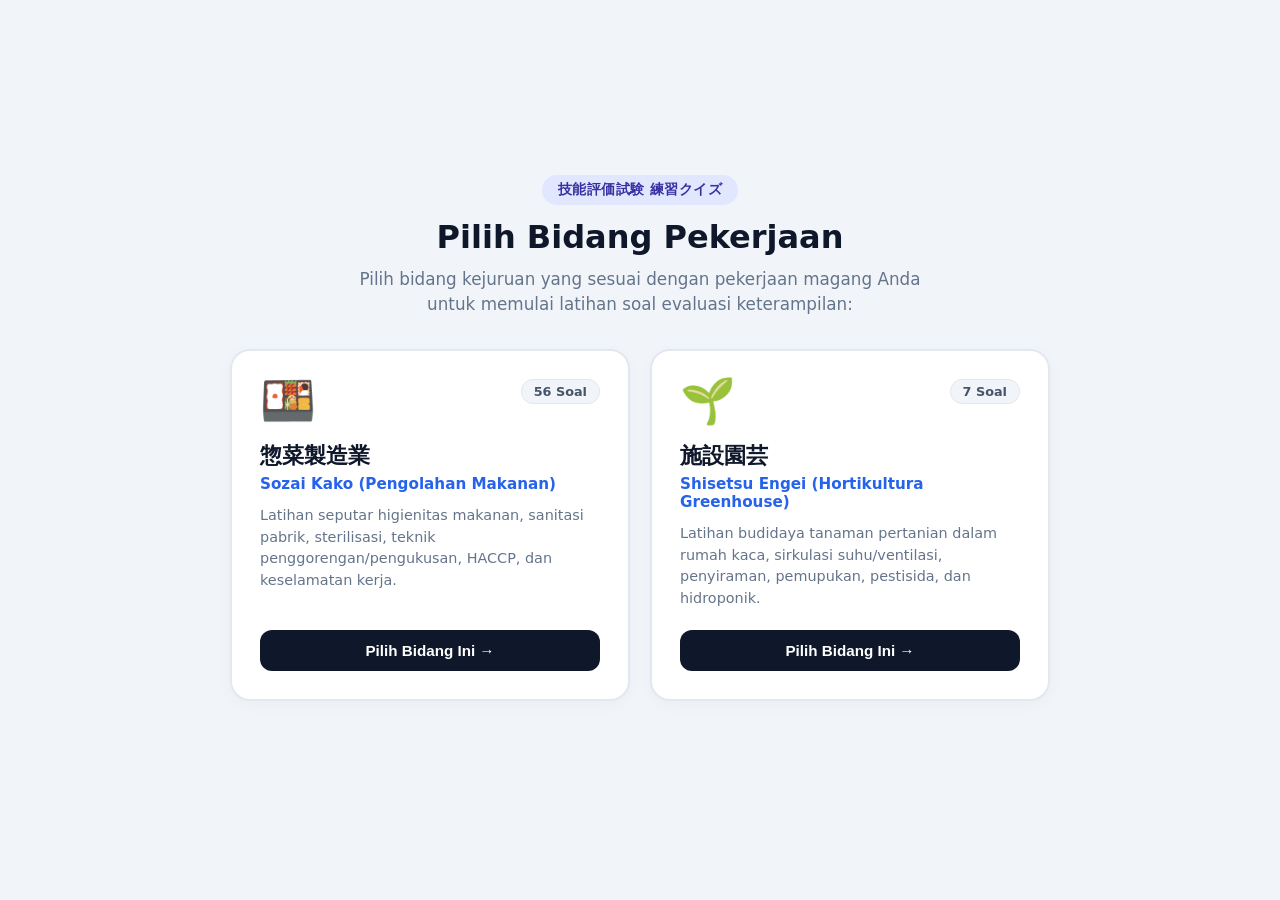
==== commit ff7466c6: "Add files via upload" ====
--- a/index.html
+++ b/index.html
@@ -3,916 +3,178 @@
     <head>
         <meta charset="utf-8" />
         <meta name="viewport" content="width=device-width, initial-scale=1" />
-        <title>惣菜製造業 技能評価試験 — Random Quiz</title>
-        <style>
-            :root {
-                --primary: #2563eb;
-                --primary-hover: #1d4ed8;
-                --bg: #f1f5f9;
-                --card-bg: #ffffff;
-                --text-main: #0f172a;
-                --text-muted: #64748b;
-                --border-color: #e2e8f0;
-                --correct-bg: #16a34a;
-                --correct-border: #15803d;
-                --correct-light: #f0fdf4;
-                --correct-text: #166534;
-                --wrong-bg: #dc2626;
-                --wrong-border: #b91c1c;
-                --wrong-light: #fef2f2;
-                --wrong-text: #991b1b;
-            }
-
-            * {
-                box-sizing: border-box;
-            }
-
-            body {
-                font-family:
-                    system-ui,
-                    -apple-system,
-                    "Segoe UI",
-                    Roboto,
-                    "Hiragino Sans",
-                    "Yu Gothic",
-                    sans-serif;
-                background: var(--bg);
-                color: var(--text-main);
-                margin: 0;
-                padding: 24px 16px;
-                min-height: 100vh;
-                display: flex;
-                flex-direction: column;
-                justify-content: center;
-            }
-
-            main {
-                max-width: 760px;
-                width: 100%;
-                margin: auto;
-            }
-
-            .card {
-                background: var(--card-bg);
-                border-radius: 20px;
-                padding: 32px;
-                box-shadow: 0 10px 30px rgba(0, 0, 0, 0.06), 0 1px 3px rgba(0, 0, 0, 0.04);
-                border: 1px solid var(--border-color);
-            }
-
-            .header-bar {
-                display: flex;
-                justify-content: space-between;
-                align-items: center;
-                margin-bottom: 20px;
-                flex-wrap: wrap;
-                gap: 10px;
-            }
-
-            .badge-id {
-                background: #e0e7ff;
-                color: #3730a3;
-                font-weight: 700;
-                font-size: 0.9rem;
-                padding: 6px 14px;
-                border-radius: 20px;
-                letter-spacing: 0.5px;
-            }
-
-            .score-stats {
-                display: flex;
-                gap: 12px;
-                font-size: 0.88rem;
-                font-weight: 600;
-            }
-
-            .stat-badge {
-                padding: 4px 10px;
-                border-radius: 8px;
-            }
-
-            .stat-correct {
-                background: #dcfce7;
-                color: #166534;
-            }
-
-            .stat-wrong {
-                background: #fee2e2;
-                color: #991b1b;
-            }
-
-            .question {
-                font-size: 1.4rem;
-                line-height: 1.8;
-                font-weight: 600;
-                min-height: 90px;
-                color: #1e293b;
-            }
-
-            .reading {
-                color: var(--text-muted);
-                font-size: 1.05rem;
-                line-height: 1.6;
-                margin-top: 12px;
-                font-style: italic;
-                padding-bottom: 12px;
-                border-bottom: 1px dashed var(--border-color);
-            }
-
-            /* Interactive Choice Buttons */
-            .choice-container {
-                display: grid;
-                grid-template-columns: 1fr 1fr;
-                gap: 16px;
-                margin-top: 24px;
-            }
-
-            .choice-btn {
-                display: flex;
-                align-items: center;
-                justify-content: center;
-                gap: 12px;
-                padding: 18px 24px;
-                border: 2px solid var(--border-color);
-                border-radius: 14px;
-                background: #ffffff;
-                color: #1e293b;
-                font-size: 1.25rem;
-                font-weight: 700;
-                cursor: pointer;
-                transition: all 0.2s cubic-bezier(0.4, 0, 0.2, 1);
-                user-select: none;
-                outline: none;
-            }
-
-            .choice-btn .symbol {
-                font-size: 1.6rem;
-                line-height: 1;
-            }
-
-            .choice-btn:hover:not(:disabled) {
-                border-color: #cbd5e1;
-                background: #f8fafc;
-                transform: translateY(-2px);
-                box-shadow: 0 4px 12px rgba(0, 0, 0, 0.05);
-            }
-
-            .choice-btn:active:not(:disabled) {
-                transform: translateY(0);
-            }
-
-            /* Correct Choice Styling (Green) */
-            .choice-btn.correct {
-                background: var(--correct-bg) !important;
-                border-color: var(--correct-border) !important;
-                color: #ffffff !important;
-                box-shadow: 0 6px 16px rgba(22, 163, 74, 0.35);
-            }
-
-            /* Wrong Choice Styling (Red) */
-            .choice-btn.wrong {
-                background: var(--wrong-bg) !important;
-                border-color: var(--wrong-border) !important;
-                color: #ffffff !important;
-                box-shadow: 0 6px 16px rgba(220, 38, 38, 0.35);
-            }
-
-            /* Secondary highlight for the right answer when user guessed wrong */
-            .choice-btn.reveal-correct {
-                background: #dcfce7 !important;
-                border-color: var(--correct-bg) !important;
-                color: var(--correct-text) !important;
-                border-style: dashed;
-            }
-
-            .choice-btn:disabled {
-                cursor: default;
-            }
-
-            /* Feedback Box */
-            .feedback-box {
-                margin-top: 20px;
-                padding: 16px 20px;
-                border-radius: 12px;
-                display: none;
-                animation: fadeIn 0.25s ease-in-out;
-            }
-
-            @keyframes fadeIn {
-                from {
-                    opacity: 0;
-                    transform: translateY(-6px);
-                }
-                to {
-                    opacity: 1;
-                    transform: translateY(0);
-                }
-            }
-
-            .feedback-box.correct-box {
-                background: var(--correct-light);
-                border: 1px solid #bbf7d0;
-                color: var(--correct-text);
-            }
-
-            .feedback-box.wrong-box {
-                background: var(--wrong-light);
-                border: 1px solid #fecaca;
-                color: var(--wrong-text);
-            }
-
-            .feedback-title {
-                font-weight: 700;
-                font-size: 1.05rem;
-                display: flex;
-                align-items: center;
-                gap: 8px;
-                margin-bottom: 6px;
-            }
-
-            .feedback-explanation {
-                font-size: 0.95rem;
-                line-height: 1.5;
-                color: #334155;
-            }
-
-            /* Navigation Buttons */
-            .nav-buttons {
-                display: flex;
-                gap: 12px;
-                margin-top: 28px;
-            }
-
-            .nav-btn {
-                flex: 1;
-                padding: 14px 20px;
-                border: 0;
-                border-radius: 12px;
-                font-size: 1rem;
-                font-weight: 600;
-                cursor: pointer;
-                transition: all 0.15s ease;
-                display: flex;
-                align-items: center;
-                justify-content: center;
-                gap: 8px;
-            }
-
-            #back {
-                background: #e2e8f0;
-                color: #334155;
-            }
-
-            #back:hover:not(:disabled) {
-                background: #cbd5e1;
-            }
-
-            #next {
-                background: #0f172a;
-                color: #ffffff;
-            }
-
-            #next:hover:not(:disabled) {
-                background: #1e293b;
-            }
-
-            .nav-btn:disabled {
-                opacity: 0.4;
-                cursor: not-allowed;
-            }
-
-            .footer-info {
-                display: flex;
-                justify-content: space-between;
-                align-items: center;
-                margin-top: 20px;
-                padding-top: 14px;
-                border-top: 1px solid var(--border-color);
-                color: var(--text-muted);
-                font-size: 0.88rem;
-                flex-wrap: wrap;
-                gap: 10px;
-            }
-
-            .btn-reset {
-                background: none;
-                border: none;
-                color: var(--text-muted);
-                text-decoration: underline;
-                cursor: pointer;
-                font-size: 0.85rem;
-                padding: 0;
-            }
-
-            .btn-reset:hover {
-                color: #0f172a;
-            }
-
-            .keyboard-hints {
-                font-size: 0.78rem;
-                color: #94a3b8;
-                text-align: center;
-                margin-top: 14px;
-            }
-
-            @media (max-width: 540px) {
-                .card {
-                    padding: 20px;
-                }
-                .question {
-                    font-size: 1.2rem;
-                }
-                .choice-container {
-                    grid-template-columns: 1fr;
-                }
-                .choice-btn {
-                    padding: 14px;
-                    font-size: 1.1rem;
-                }
-            }
-        </style>
+        <title>技能評価試験 — Quiz Latihan Evaluasi Keterampilan</title>
+        <link rel="stylesheet" href="style.css" />
     </head>
     <body>
         <main>
-            <div class="card">
-                <div class="header-bar">
-                    <span class="badge-id" id="meta">Soal #1</span>
-                    <div class="score-stats">
-                        <span class="stat-badge stat-correct" id="stat-correct">Benar: 0</span>
-                        <span class="stat-badge stat-wrong" id="stat-wrong">Salah: 0</span>
+            <!-- 1. Halaman Depan: Pemilihan Bidang Pekerjaan -->
+            <section id="screen-categories">
+                <div class="hero-header">
+                    <span class="hero-badge" id="hero-badge-title">技能評価試験 練習クイズ</span>
+                    <h1 class="hero-title">Pilih Bidang Pekerjaan</h1>
+                    <p class="hero-subtitle">
+                        Pilih bidang kejuruan yang sesuai dengan pekerjaan magang Anda untuk memulai latihan soal evaluasi keterampilan:
+                    </p>
+                </div>
+
+                <div class="category-grid">
+                    <!-- Bidang 1: Sozai Kako -->
+                    <div class="category-card" onclick="openCategoryConfig('sozai-kako')">
+                        <div>
+                            <div class="cat-top">
+                                <span class="cat-icon">🍱</span>
+                                <span class="cat-count-badge" id="count-sozai-kako">56 Soal</span>
+                            </div>
+                            <h2 class="cat-title">惣菜製造業</h2>
+                            <div class="cat-subtitle">Sozai Kako (Pengolahan Makanan)</div>
+                            <p class="cat-desc">
+                                Latihan seputar higienitas makanan, sanitasi pabrik, sterilisasi, teknik penggorengan/pengukusan, HACCP, dan keselamatan kerja.
+                            </p>
+                        </div>
+                        <button class="btn-start-cat">Pilih Bidang Ini &rarr;</button>
+                    </div>
+
+                    <!-- Bidang 2: Shisetsu Engei -->
+                    <div class="category-card" onclick="openCategoryConfig('shisetsu-engei')">
+                        <div>
+                            <div class="cat-top">
+                                <span class="cat-icon">🌱</span>
+                                <span class="cat-count-badge" id="count-shisetsu-engei">7 Soal</span>
+                            </div>
+                            <h2 class="cat-title">施設園芸</h2>
+                            <div class="cat-subtitle">Shisetsu Engei (Hortikultura Greenhouse)</div>
+                            <p class="cat-desc">
+                                Latihan budidaya tanaman pertanian dalam rumah kaca, sirkulasi suhu/ventilasi, penyiraman, pemupukan, pestisida, dan hidroponik.
+                            </p>
+                        </div>
+                        <button class="btn-start-cat">Pilih Bidang Ini &rarr;</button>
                     </div>
                 </div>
+            </section>
 
-                <div class="question" id="question">Memuat soal...</div>
-                <div class="reading" id="reading"></div>
+            <!-- 2. Halaman Pengaturan Level & Tahun Soal (Tampil setelah memilih bidang) -->
+            <section id="screen-config" style="display: none;">
+                <div class="config-card">
+                    <div class="config-header">
+                        <div class="config-title-group">
+                            <h2 id="config-cat-title">🍱 惣菜製造業</h2>
+                            <p>Tentukan tingkatan ujian dan tahun soal yang ingin Anda pelajari:</p>
+                        </div>
+                        <button class="btn-change-cat" onclick="backToCategories()">
+                            ← Ganti Bidang
+                        </button>
+                    </div>
 
-                <!-- Pilihan Jawaban Interaktif -->
-                <div class="choice-container">
-                    <button class="choice-btn" id="btn-true" onclick="selectAnswer('○')">
-                        <span class="symbol">○</span>
-                        <span>BENAR</span>
-                    </button>
-                    <button class="choice-btn" id="btn-false" onclick="selectAnswer('×')">
-                        <span class="symbol">✕</span>
-                        <span>SALAH</span>
+                    <!-- Pilihan Level -->
+                    <div class="section-label">
+                        <span>1. Pilih Tingkatan / Level Ujian:</span>
+                    </div>
+                    <div class="level-grid">
+                        <div class="level-option selected" id="opt-level-shokyu" onclick="selectLevel('shokyu')">
+                            <div class="level-badge">🔰 初級 (Shokyu)</div>
+                            <div class="level-desc">Tingkat Dasar (Ujian Evaluasi Tahun ke-1 / Magang 1 ke 2)</div>
+                        </div>
+                        <div class="level-option" id="opt-level-senmonkyu" onclick="selectLevel('senmonkyu')">
+                            <div class="level-badge">⭐ 専門級 (Senmonkyu)</div>
+                            <div class="level-desc">Tingkat Menengah / Spesialis (Ujian Tahun ke-3 / Tokutei Ginou)</div>
+                        </div>
+                    </div>
+
+                    <!-- Pilihan Tahun Soal -->
+                    <div class="section-label">
+                        <span>2. Pilih Tahun Soal (Periode Ujian):</span>
+                    </div>
+                    <div class="year-grid" id="year-options-container">
+                        <!-- Diisi secara dinamis oleh JavaScript -->
+                    </div>
+
+                    <!-- Ringkasan & Tombol Mulai -->
+                    <div class="config-summary">
+                        <span class="summary-text" id="config-summary-text">
+                            Tersedia: <span class="summary-count" id="config-question-count">0 Soal</span>
+                        </span>
+                        <span style="font-size: 0.85rem; color: #64748b;" id="config-summary-detail"></span>
+                    </div>
+
+                    <button class="btn-launch-quiz" id="btn-start-quiz" onclick="launchQuiz()">
+                        🚀 Mulai Latihan Kuis Sekarang &rarr;
                     </button>
                 </div>
+            </section>
 
-                <!-- Feedback Hasil -->
-                <div class="feedback-box" id="feedback">
-                    <div class="feedback-title" id="feedback-title"></div>
-                    <div class="feedback-explanation" id="feedback-explanation"></div>
+            <!-- 3. Halaman Kuis Interaktif (Awalnya tersembunyi) -->
+            <section id="screen-quiz" style="display: none;">
+                <div class="card">
+                    <div class="header-bar">
+                        <div class="header-left">
+                            <button class="btn-change-cat" onclick="backToConfig()" title="Ganti level atau tahun soal">
+                                ⚙️ Ganti Filter
+                            </button>
+                            <span class="badge-cat-active" id="quiz-cat-name">🍱 惣菜製造業</span>
+                            <span class="badge-level-year" id="quiz-level-year-badge">🔰 初級 • 2024</span>
+                            <span class="badge-id" id="meta">Soal #...</span>
+                        </div>
+                        <div class="score-stats">
+                            <span class="stat-badge stat-correct" id="stat-correct">Benar: 0</span>
+                            <span class="stat-badge stat-wrong" id="stat-wrong">Salah: 0</span>
+                        </div>
+                    </div>
+
+                    <div class="question" id="question">Memuat soal...</div>
+
+                    <!-- Gambar Soal (Jika ada gambar) -->
+                    <div id="question-image-wrap" class="question-image-wrap" style="display: none;">
+                        <img id="question-image" class="question-image" src="" alt="Ilustrasi Soal" onclick="openImageLightbox(this.src)" />
+                        <div class="image-zoom-hint">🔍 Klik gambar untuk memperbesar</div>
+                    </div>
+
+                    <div class="reading" id="reading"></div>
+
+                    <!-- Pilihan Jawaban Interaktif -->
+                    <div class="choice-container">
+                        <button class="choice-btn" id="btn-true" onclick="selectAnswer('○')">
+                            <span class="symbol">○</span>
+                            <span>BENAR</span>
+                        </button>
+                        <button class="choice-btn" id="btn-false" onclick="selectAnswer('×')">
+                            <span class="symbol">✕</span>
+                            <span>SALAH</span>
+                        </button>
+                    </div>
+
+                    <!-- Feedback Hasil -->
+                    <div class="feedback-box" id="feedback">
+                        <div class="feedback-title" id="feedback-title"></div>
+                        <div class="feedback-explanation" id="feedback-explanation"></div>
+                    </div>
+
+                    <!-- Tombol Navigasi -->
+                    <div class="nav-buttons">
+                        <button class="nav-btn" id="back">← Mundur</button>
+                        <button class="nav-btn" id="next">Maju →</button>
+                    </div>
+
+                    <div class="footer-info">
+                        <span id="progress">Sudah muncul: 0 / 0</span>
+                        <button class="btn-reset" onclick="resetSession()">🔄 Reset Sesi Kuis</button>
+                    </div>
+
+                    <div class="keyboard-hints">
+                        Shortcut Keyboard: [1 / O] Benar &bull; [2 / X] Salah &bull; [&rarr;] Maju &bull; [&larr;] Mundur
+                    </div>
                 </div>
-
-                <!-- Tombol Navigasi -->
-                <div class="nav-buttons">
-                    <button class="nav-btn" id="back">← Mundur</button>
-                    <button class="nav-btn" id="next">Maju →</button>
-                </div>
-
-                <div class="footer-info">
-                    <span id="progress">Sudah muncul: 0 / 52</span>
-                    <button class="btn-reset" onclick="resetSession()">🔄 Reset Sesi Kuis</button>
-                </div>
-
-                <div class="keyboard-hints">
-                    Shortcut Keyboard: [1 / O] Benar &bull; [2 / X] Salah &bull; [&rarr;] Maju &bull; [&larr;] Mundur
-                </div>
-            </div>
+            </section>
         </main>
 
-        <script>
-            const allQuestions = [
-                {
-                    id: 1,
-                    question: "あぶら で あげた ころっけ や、ごまあえ は、そうざい です。",
-                    reading: "Abura de ageta korokke ya, gomaae wa, sōzai desu.",
-                    answer: "○",
-                    explanation: "Kroket goreng dan salad gomaae (sayuran saus wijen) termasuk ke dalam jenis lauk olahan (souzai)."
-                },
-                {
-                    id: 2,
-                    question: "むした しゅうまい や、すのもの は、そうざい です。",
-                    reading: "Mushita shūmai ya, sunomono wa, sōzai desu.",
-                    answer: "○",
-                    explanation: "Shumai kukus dan sunomono (acar/makanan asam) termasuk kategori lauk olahan (souzai)."
-                },
-                {
-                    id: 3,
-                    question: "にた かぼちゃ や、 ぽてとさらだ は、 そうざい です。",
-                    reading: "Nita kabocha ya, potetosarada wa, sōzai desu.",
-                    answer: "○",
-                    explanation: "Labu rebus (nita kabocha) dan salad kentang (potato salad) adalah souzai."
-                },
-                {
-                    id: 4,
-                    question: "むした じゃがいも と、さっきん した にんじん を まぜた もの は、そうざい です。",
-                    reading: "Mushita jagaimo to, sakkin shita ninjin o mazeta mono wa, sōzai desu.",
-                    answer: "○",
-                    explanation: "Campuran kentang kukus dan wortel yang disterilkan adalah produk souzai."
-                },
-                {
-                    id: 5,
-                    question: "すらいす する しょくざい を かえる とき は、いちど すらいさー を あらいます。",
-                    reading: "Suraisu suru shokuzai o kaeru toki wa, ichido suraisā o araimasu.",
-                    answer: "○",
-                    explanation: "Saat mengganti bahan yang akan diiris dengan slicer, mesin harus dicuci terlebih dahulu untuk mencegah kontaminasi silang."
-                },
-                {
-                    id: 6,
-                    question: "れいとうにく を かいとう する とき は、とれー や こんてな に いれます。",
-                    reading: "Reitōniku o kaitō suru toki wa, torē ya kontena ni iremasu.",
-                    answer: "○",
-                    explanation: "Mencairkan daging beku harus menggunakan baki (tray) atau wadah kontainer agar cairan drip daging tidak mengontaminasi tempat lain."
-                },
-                {
-                    id: 7,
-                    question: "れいとう の えび を かいとう する とき は、とれー や こんてな に いれません。",
-                    reading: "Reitō no ebi o kaitō suru toki wa, torē ya kontena ni iremasen.",
-                    answer: "×",
-                    explanation: "Mencairkan udang beku juga harus ditaruh di dalam wadah/baki (tray) agar higienis dan cairan tidak mengontaminasi."
-                },
-                {
-                    id: 8,
-                    question: "ふくろ に はいった しょくざい を、みず の なか で かいとう する とき は、ふくろ に あな が あいて いない か かくにん します。",
-                    reading: "Fukuro ni haitta shokuzai o, mizu no naka de kaitō suru toki wa, fukuro ni ana ga aite inai ka kakunin shimasu.",
-                    answer: "○",
-                    explanation: "Saat mencairkan makanan berbungkus di dalam air, wajib memeriksa tidak ada lubang/bocor agar air tidak masuk ke makanan."
-                },
-                {
-                    id: 9,
-                    question: "さっきんざい の のうど は、きじゅん より こく します。",
-                    reading: "Sakkin-zai no nōdo wa, kijun yori koku shimasu.",
-                    answer: "×",
-                    explanation: "Konsentrasi disinfektan/cairan sterilisasi harus sesuai takaran standar (kijun), tidak boleh dibuat terlalu pekat."
-                },
-                {
-                    id: 10,
-                    question: "さっきんざい の のうど は、きじゅん より うすく します。",
-                    reading: "Sakkin-zai no nōdo wa, kijun yori usuku shimasu.",
-                    answer: "×",
-                    explanation: "Konsentrasi disinfektan tidak boleh lebih encer dari standar karena daya bunuh bakterinya akan berkurang."
-                },
-                {
-                    id: 11,
-                    question: "さっきんざい が ない とき は、せんざい を つかいます。",
-                    reading: "Sakkin-zai ga nai toki wa, senzai o tsukaimasu.",
-                    answer: "×",
-                    explanation: "Deterjen biasa (senzai) hanya untuk membersihkan kotoran, tidak bisa menggantikan fungsi disinfektan pembunuh kuman (sakkin-zai)."
-                },
-                {
-                    id: 12,
-                    question: "しょくざい を れいぞうこ に ほかん する とき は、ようき に ふた を します。",
-                    reading: "Shokuzai o reizōko ni hokan suru toki wa, yōki ni futa o shimasu.",
-                    answer: "○",
-                    explanation: "Saat menyimpan bahan makanan di dalam kulkas, wadah wajib ditutup rapat."
-                },
-                {
-                    id: 13,
-                    question: "ゆか や かべ は、そうじ しません。",
-                    reading: "Yuka ya kabe wa, sōji shimasen.",
-                    answer: "×",
-                    explanation: "Lantai dan dinding ruang kerja pabrik makanan wajib dibersihkan secara berkala."
-                },
-                {
-                    id: 14,
-                    question: "つめ を、ながく のばして います。",
-                    reading: "Tsume o, nagaku nobashite imasu.",
-                    answer: "×",
-                    explanation: "Kuku tidak boleh dibiarkan panjang karena dapat menyimpan kotoran dan bakteri patogen."
-                },
-                {
-                    id: 15,
-                    question: "つめ は、 いつも みじかく きって おきます。",
-                    reading: "Tsume wa, itsumo mijikaku kitte okimasu.",
-                    answer: "○",
-                    explanation: "Kuku harus selalu dipotong pendek dan dijaga kebersihannya."
-                },
-                {
-                    id: 16,
-                    question: "つめ に、 まにきゅあ を ぬった まま しごと を しました。",
-                    reading: "Tsume ni, manikyua o nutta mama shigoto o shimashita.",
-                    answer: "×",
-                    explanation: "Dilarang memakai kutek/cat kuku saat bekerja karena serpihannya berisiko mengontaminasi makanan."
-                },
-                {
-                    id: 17,
-                    question: "はいすいこう は、すぐ に よごれる ので、そうじ しません。",
-                    reading: "Haisuikō wa, sugu ni yogoreru node, sōji shimasen.",
-                    answer: "×",
-                    explanation: "Saluran pembuangan air (drainase) justru harus sering dibersihkan agar tidak menjadi sarang bakteri dan bau."
-                },
-                {
-                    id: 18,
-                    question: "ゆか に おちた しょくざい を そのまま つかいました。",
-                    reading: "Yuka ni ochita shokuzai o sonomama tsukaimashita.",
-                    answer: "×",
-                    explanation: "Bahan makanan yang jatuh ke lantai tidak boleh langsung dipakai karena telah terkontaminasi."
-                },
-                {
-                    id: 19,
-                    question: "といれ から でる とき に、て を あらいません でした。",
-                    reading: "Toire kara deru toki ni, te o araimasen deshita.",
-                    answer: "×",
-                    explanation: "Setelah dari toilet wajib mencuci tangan dan melakukan disinfeksi sebelum kembali ke area kerja."
-                },
-                {
-                    id: 20,
-                    question: "にく と やさい を きる とき は、おなじ まないた を つかいます。",
-                    reading: "Niku to yasai o kiru toki wa, onaji manaita o tsukaimasu.",
-                    answer: "×",
-                    explanation: "Talenan untuk memotong daging dan sayuran harus dibedakan untuk mencegah kontaminasi silang."
-                },
-                {
-                    id: 21,
-                    question: "ちゅうしんおんどけい を つかった あと は、 せんさー ぶぶん を せいけつ に します。",
-                    reading: "Chūshin-ondokei o tsukatta ato wa, sensā bubun o seiketsu ni shimasu.",
-                    answer: "○",
-                    explanation: "Setelah menggunakan termometer suhu pusat, bagian sensor jarum harus dibersihkan dan disterilkan."
-                },
-                {
-                    id: 22,
-                    question: "ほうちょう は、 は の ぶぶん だけ では なく、て で もつ ぶぶん も あらいます。",
-                    reading: "Hōchō wa, ha no bubun dake dewa naku, te de motsu bubun mo araimasu.",
-                    answer: "○",
-                    explanation: "Pisau harus dicuci bersih secara menyeluruh, baik bilah pisaunya maupun gagang pegangannya."
-                },
-                {
-                    id: 23,
-                    question: "もりつけ さぎょう を おこなう、 せいけつ な さぎょうしつ に は、だんぼーるばこ を いれません。",
-                    reading: "Moritsuke sagyō o okonau, seiketsu na sagyōshitsu ni wa, danbōrubako o iremasen.",
-                    answer: "○",
-                    explanation: "Kardus kemasan tidak boleh dimasukkan ke dalam ruang bersih/plating karena membawa debu dan hama dari luar."
-                },
-                {
-                    id: 24,
-                    question: "さぎょうば が あつかった ので、まど を あけました。",
-                    reading: "Sagyōba ga atsukatta node, mado o akemashita.",
-                    answer: "×",
-                    explanation: "Jendela ruang produksi makanan tidak boleh dibuka bebas karena debu dan serangga dari luar bisa masuk."
-                },
-                {
-                    id: 25,
-                    question: "さぎょうちゅう に あつく なった ので、そで を まくりました。",
-                    reading: "Sagyōchū ni atsuku natta node, sode o makurimashita.",
-                    answer: "×",
-                    explanation: "Lengan baju kerja tidak boleh digulung agar bulu tangan atau kotoran tidak jatuh ke produk makanan."
-                },
-                {
-                    id: 26,
-                    question: "さぎょうちゅう に あつく なった ので、 ぼうし を ぬぎました。",
-                    reading: "Sagyōchū ni atsuku natta node, bōshi o nugimashita.",
-                    answer: "×",
-                    explanation: "Topi kerja pabrik makanan dilarang dilepas di area kerja agar rambut tidak jatuh mencemari makanan."
-                },
-                {
-                    id: 27,
-                    question: "ながく つかって け が みじかく なった ぶらし を つかいました。",
-                    reading: "Nagaku tsukatte, ke ga mijikaku natta burashi o tsukaimashita.",
-                    answer: "×",
-                    explanation: "Sikat yang bulunya sudah aus/pendek harus diganti karena bulu sikat rawan rontok dan menjadi benda asing dalam makanan."
-                },
-                {
-                    id: 28,
-                    question: "ふくろ に はいった しょくざい を もりつけ に つかう とき は、ふくろ の ひょうめん を しょうどく して から かいふう します。",
-                    reading: "Fukuro ni haitta shokuzai o moritsuke ni tsukau toki wa, fukuro no hyōmen o shōdoku shite kara kaifū shimasu.",
-                    answer: "○",
-                    explanation: "Permukaan kemasan kantong harus disterilkan terlebih dahulu sebelum digunting/dibuka agar debu luar tidak masuk."
-                },
-                {
-                    id: 29,
-                    question: "そうじ よう の ぶらし が とどかない ところ は、そうじ しません。",
-                    reading: "Sōji yō no burashi ga todokanai tokoro wa, sōji shimasen.",
-                    answer: "×",
-                    explanation: "Bagian yang sulit terjangkau pun tetap wajib dibersihkan menggunakan peralatan pembersih yang sesuai."
-                },
-                {
-                    id: 30,
-                    question: "ころっけ を あげた とき は、ちゅうしん の おんど を はかります。",
-                    reading: "Korokke o ageta toki wa, chūshin no ondo o hakarimasu.",
-                    answer: "○",
-                    explanation: "Setelah menggoreng kroket, ukur suhu pusat/bagian dalam (minimal 75°C selama 1 menit) untuk memastikan bakteri mati."
-                },
-                {
-                    id: 31,
-                    question: "ころっけ を あげた とき は、ひょうめん の おんど を はかります。",
-                    reading: "Korokke o ageta toki wa, hyōmen no ondo o hakarimasu.",
-                    answer: "×",
-                    explanation: "Pengukuran kematangan masakan wajib dilakukan pada suhu pusat (bagian dalam makanan), bukan hanya suhu permukaannya."
-                },
-                {
-                    id: 32,
-                    question: "ころっけ を あげる とき は、じかん を はかりません。",
-                    reading: "Korokke o ageru toki wa, jikan o hakarimasen.",
-                    answer: "×",
-                    explanation: "Waktu penggorengan wajib diukur dan dipantau sesuai standar SOP."
-                },
-                {
-                    id: 33,
-                    question: "はんばーぐ を やいた とき は、ひょうめん の おんど を はかります。",
-                    reading: "Hanbāgu o yaita toki wa, hyōmen no ondo o hakarimasu.",
-                    answer: "×",
-                    explanation: "Saat memanggang patty hamburger, wajib mengukur suhu bagian pusat/dalam daging."
-                },
-                {
-                    id: 34,
-                    question: "こんべくしょん おーぶん の なか は、いち に よって おんど が ちがいます。",
-                    reading: "Konbekushon ōbun no naka wa, ichi ni yotte ondo ga chigaimasu.",
-                    answer: "○",
-                    explanation: "Di dalam convection oven, suhu di berbagai sudut/posisi loyang bisa sedikit berbeda."
-                },
-                {
-                    id: 35,
-                    question: "じょうき で ちょうり する こと を、あげる と いいます。",
-                    reading: "Jōki de chōri suru koto o, ageru to iimasu.",
-                    answer: "×",
-                    explanation: "Memasak dengan uap air disebut 'mengukus' (蒸す / musu). 'Ageru' (揚げる) artinya menggoreng dengan minyak."
-                },
-                {
-                    id: 36,
-                    question: "ふらいやー の なか の あげかす は 、とりません。",
-                    reading: "Furaiyā no naka no agekasu wa, torimasen.",
-                    answer: "×",
-                    explanation: "Remah/ampas gorengan di dalam fryer harus selalu diangkat agar minyak tidak gosong dan cepat rusak."
-                },
-                {
-                    id: 37,
-                    question: "ふらいやー へ、 いちど に たいりょう の しょくざい を いれました。",
-                    reading: "Furaiyā e, ichido ni tairyō no shokuzai o iremashita.",
-                    answer: "×",
-                    explanation: "Memasukkan terlalu banyak bahan sekaligus ke dalam fryer akan menurunkan suhu minyak secara drastis."
-                },
-                {
-                    id: 38,
-                    question: "ふらいやー に、 たいりょう の しょくざい を いれる と、あぶら の おんど が さがり、きんとう に かねつ できません。",
-                    reading: "Furaiyā ni, tairyō no shokuzai o ireru to, abura no ondo ga sagari, kintō ni kanetsu dekimasen.",
-                    answer: "○",
-                    explanation: "Benar. Jika memasukkan terlalu banyak bahan sekaligus, suhu minyak anjlok sehingga pemanasan tidak merata."
-                },
-                {
-                    id: 39,
-                    question: "こめ を たく とき は、 みず の りょう が たいせつ です。",
-                    reading: "Kome o taku toki wa, mizu no ryō ga taisetsu desu.",
-                    answer: "○",
-                    explanation: "Saat menanak nasi, takaran perbandingan air sangat penting untuk menghasilkan tekstur nasi yang tepat."
-                },
-                {
-                    id: 40,
-                    question: "かねつ ちょうり を する とき は、 やけど に ちゅうい します。",
-                    reading: "Kanetsu chōri o suru toki wa, yakedo ni chūi shimasu.",
-                    answer: "○",
-                    explanation: "Saat memasak menggunakan panas/api/minyak, harus selalu waspada terhadap bahaya luka bakar."
-                },
-                {
-                    id: 41,
-                    question: "きかい から いつも と ちがう おと が したら、すぐ に きかい を とめます。",
-                    reading: "Kikai kara itsumo to chigau oto ga shitara, sugu ni kikai o tomemasu.",
-                    answer: "○",
-                    explanation: "Jika mesin terdengar mengeluarkan suara asing/tidak biasa, segera matikan mesin dan laporkan ke atasan."
-                },
-                {
-                    id: 42,
-                    question: "すらいさー を つかった あと は、すらいさー の は が かけて いない か かくにん します。",
-                    reading: "Suraisā o tsukatta ato wa, suraisā no ha ga kakete inai ka kakunin shimasu.",
-                    answer: "○",
-                    explanation: "Setelah menggunakan slicer, periksa mata pisau untuk memastikan tidak ada bagian yang gompal/pecah dan tercecer ke makanan."
-                },
-                {
-                    id: 43,
-                    question: "いそいで いた ので、こうじょう の なか を はしりました。",
-                    reading: "Isoide ita node, kōjō no naka o hashirimashita.",
-                    answer: "×",
-                    explanation: "Dilarang berlari di dalam pabrik makanan karena dapat menyebabkan kecelakaan fatal atau menabrak pekerja lain."
-                },
-                {
-                    id: 44,
-                    question: "ゆか が ぬれて いる と、すべる ので きけん です。",
-                    reading: "Yuka ga nurete iru to, suberu node kiken desu.",
-                    answer: "○",
-                    explanation: "Lantai yang basah sangat licin dan berbahaya bagi keselamatan kerja."
-                },
-                {
-                    id: 45,
-                    question: "ゆか は、 ぬれて いた ほう が すべり やすくて よい です。",
-                    reading: "Yuka wa, nurete ita hō ga suberi yasukute yoi desu.",
-                    answer: "×",
-                    explanation: "Lantai yang licin berbahaya. Lantai harus selalu diupayakan tetap kering dan bersih."
-                },
-                {
-                    id: 46,
-                    question: "せんざい を つかう とき は、 め に はいらない よう に ちゅうい します。",
-                    reading: "Senzai o tsukau toki wa, me ni hairanai yō ni chūi shimasu.",
-                    answer: "○",
-                    explanation: "Saat menggunakan deterjen/bahan kimia pembersih, berhati-hatilah agar tidak mengenai mata."
-                },
-                {
-                    id: 47,
-                    question: "しょくざい を すらいす して いる とき に、 すらいさー の かばー を はずして は いけません。",
-                    reading: "Shokuzai o suraisu shite iru toki ni, suraisā no kabā o hazushite wa ikemasen.",
-                    answer: "○",
-                    explanation: "Saat mesin pemotong (slicer) sedang memotong bahan, penutup pelindung keamanan tidak boleh dibuka."
-                },
-                {
-                    id: 48,
-                    question: "すらいさー が かんぜん に ていし する まえ に、 かばー を あけました。",
-                    reading: "Suraisā ga kanzen ni teishi suru mae ni, kabā o akemashita.",
-                    answer: "×",
-                    explanation: "Tutup pelindung hanya boleh dibuka setelah mesin slicer berhenti berputar secara total."
-                },
-                {
-                    id: 49,
-                    question: "きかい が うごいて いる とき は、 きかい に て を ふれて は いけません。",
-                    reading: "Kikai ga ugoite iru toki wa, kikai ni te o furete wa ikemasen.",
-                    answer: "○",
-                    explanation: "Jangan menyentuh bagian mesin yang sedang bergerak/beroperasi untuk menghindari risiko cedera terjepit."
-                },
-                {
-                    id: 50,
-                    question: "ちょうりちゅう に がす の ひ が きえて いたら、がす が もれて いる かのうせい が ある ため、ひ を つけて は いけません。",
-                    reading: "Chōrichū ni gasu no hi ga kiete itara, gasu ga morete iru kanōsei ga aru tame, hi o tsukete wa ikemasen.",
-                    answer: "○",
-                    explanation: "Jika api gas tiba-tiba mati, jangan langsung menyalakan api kembali karena gas yang terakumulasi bisa memicu ledakan. Tutup katup dan lakukan ventilasi udara."
-                },
-                {
-                    id: 51,
-                    question: "ちゅうしんおんどけい は、たべもの の ひょうめん の おんど を はかる きぐ です。",
-                    reading: "Chūshin-ondokei wa, tabemono no hyōmen no ondo wo hakaru kigu desu.",
-                    answer: "×",
-                    explanation: "Termometer suhu pusat (中心温度計) adalah alat untuk mengukur suhu bagian dalam/tengah makanan, bukan suhu permukaan."
-                },
-                {
-                    id: 52,
-                    question: "けいりょうかっぷ は、かっぷ を かたむけて はかります。",
-                    reading: "Keiryō kappu wa, kappu wo katamukete hakarimasu.",
-                    answer: "×",
-                    explanation: "Gelas ukur harus ditaruh mendatar di tempat rata dan dibaca sejajar dengan tinggi mata, bukan dimiringkan."
-                }
-            ];
+        <!-- Lightbox Zoom Modal untuk Gambar Soal -->
+        <div id="image-lightbox-modal" class="lightbox-modal" onclick="closeImageLightbox()">
+            <button class="btn-close-lightbox" onclick="closeImageLightbox()">&times;</button>
+            <div class="lightbox-img-wrap" onclick="event.stopPropagation()">
+                <img id="lightbox-img" class="lightbox-img" src="" alt="Gambar Diperbesar" />
+            </div>
+        </div>
 
-            let history = [];
-            let position = -1;
-            let unseen = new Set(allQuestions.map((q) => q.id));
-            let userAnswers = {}; // Menyimpan data: { [id]: { chosen: '○'|'×', isCorrect: true|false } }
-
-            function updateScoreStats() {
-                let correctCount = 0;
-                let wrongCount = 0;
-                for (const key in userAnswers) {
-                    if (userAnswers[key].isCorrect) {
-                        correctCount++;
-                    } else {
-                        wrongCount++;
-                    }
-                }
-                document.getElementById("stat-correct").textContent = "Benar: " + correctCount;
-                document.getElementById("stat-wrong").textContent = "Salah: " + wrongCount;
-            }
-
-            function render() {
-                const q = allQuestions.find((x) => x.id === history[position]);
-                if (!q) return;
-
-                document.getElementById("meta").textContent = "Soal #" + q.id;
-                document.getElementById("question").textContent = q.question;
-                document.getElementById("reading").textContent = q.reading || "";
-
-                // Reset status tombol pilihan
-                const btnTrue = document.getElementById("btn-true");
-                const btnFalse = document.getElementById("btn-false");
-                const feedback = document.getElementById("feedback");
-                const feedbackTitle = document.getElementById("feedback-title");
-                const feedbackExplanation = document.getElementById("feedback-explanation");
-
-                btnTrue.className = "choice-btn";
-                btnFalse.className = "choice-btn";
-                btnTrue.disabled = false;
-                btnFalse.disabled = false;
-                feedback.style.display = "none";
-                feedback.className = "feedback-box";
-
-                // Jika soal ini sudah pernah dijawab sebelumnya
-                const record = userAnswers[q.id];
-                if (record) {
-                    applyAnswerVisuals(q, record.chosen, record.isCorrect);
-                }
-
-                document.getElementById("back").disabled = position <= 0;
-                document.getElementById("progress").textContent =
-                    "Sudah muncul: " +
-                    history.length +
-                    " / " +
-                    allQuestions.length;
-
-                updateScoreStats();
-            }
-
-            function selectAnswer(choice) {
-                const q = allQuestions.find((x) => x.id === history[position]);
-                if (!q) return;
-
-                // Cek apakah jawaban benar
-                const isCorrect = choice === q.answer;
-
-                // Simpan jawaban pengguna
-                userAnswers[q.id] = {
-                    chosen: choice,
-                    isCorrect: isCorrect
-                };
-
-                applyAnswerVisuals(q, choice, isCorrect);
-                updateScoreStats();
-            }
-
-            function applyAnswerVisuals(q, choice, isCorrect) {
-                const btnTrue = document.getElementById("btn-true");
-                const btnFalse = document.getElementById("btn-false");
-                const feedback = document.getElementById("feedback");
-                const feedbackTitle = document.getElementById("feedback-title");
-                const feedbackExplanation = document.getElementById("feedback-explanation");
-
-                btnTrue.className = "choice-btn";
-                btnFalse.className = "choice-btn";
-
-                if (isCorrect) {
-                    // Tombol yang dipilih menjadi HIJAU
-                    if (choice === "○") {
-                        btnTrue.classList.add("correct");
-                    } else {
-                        btnFalse.classList.add("correct");
-                    }
-                    feedback.className = "feedback-box correct-box";
-                    feedbackTitle.innerHTML = "🎉 <span>Jawaban Kamu Tepat! (Benar)</span>";
-                } else {
-                    // Tombol yang dipilih menjadi MERAH, tombol yang benar di-highlight
-                    if (choice === "○") {
-                        btnTrue.classList.add("wrong");
-                        btnFalse.classList.add("reveal-correct");
-                    } else {
-                        btnFalse.classList.add("wrong");
-                        btnTrue.classList.add("reveal-correct");
-                    }
-                    feedback.className = "feedback-box wrong-box";
-                    feedbackTitle.innerHTML = "❌ <span>Jawaban Kamu Kurang Tepat!</span>";
-                }
-
-                // Tampilkan penjelasan
-                feedbackExplanation.innerHTML = `<strong>Kunci Jawaban: ${q.answer === "○" ? "○ (BENAR)" : "✕ (SALAH)"}</strong><br>${q.explanation || ""}`;
-                feedback.style.display = "block";
-            }
-
-            function nextQuestion() {
-                if (position < history.length - 1) {
-                    position++;
-                    render();
-                    return;
-                }
-                if (unseen.size === 0) {
-                    alert("🎉 Selamat! Semua soal dalam sesi ini telah selesai dikerjakan.");
-                    return;
-                }
-                const arr = [...unseen];
-                const id = arr[Math.floor(Math.random() * arr.length)];
-                unseen.delete(id);
-                history.push(id);
-                position++;
-                render();
-            }
-
-            function prevQuestion() {
-                if (position > 0) {
-                    position--;
-                    render();
-                }
-            }
-
-            function resetSession() {
-                if (confirm("Mulai ulang seluruh sesi kuis dari awal?")) {
-                    history = [];
-                    position = -1;
-                    unseen = new Set(allQuestions.map((q) => q.id));
-                    userAnswers = {};
-                    nextQuestion();
-                }
-            }
-
-            document.getElementById("next").onclick = nextQuestion;
-            document.getElementById("back").onclick = prevQuestion;
-
-            // Keyboard navigation shortcuts
-            window.addEventListener("keydown", (e) => {
-                if (e.key === "1" || e.key.toLowerCase() === "o") {
-                    selectAnswer("○");
-                } else if (e.key === "2" || e.key.toLowerCase() === "x") {
-                    selectAnswer("×");
-                } else if (e.key === "ArrowRight") {
-                    nextQuestion();
-                } else if (e.key === "ArrowLeft") {
-                    prevQuestion();
-                }
-            });
-
-            // Mulai kuis dengan 1 soal acak pertama
-            nextQuestion();
-        </script>
+        <script src="app.js"></script>
     </body>
 </html>
--- a/style.css
+++ b/style.css
@@ -0,0 +1,773 @@
+:root {
+    --primary: #2563eb;
+    --primary-hover: #1d4ed8;
+    --bg: #f1f5f9;
+    --card-bg: #ffffff;
+    --text-main: #0f172a;
+    --text-muted: #64748b;
+    --border-color: #e2e8f0;
+    --correct-bg: #16a34a;
+    --correct-border: #15803d;
+    --correct-light: #f0fdf4;
+    --correct-text: #166534;
+    --wrong-bg: #dc2626;
+    --wrong-border: #b91c1c;
+    --wrong-light: #fef2f2;
+    --wrong-text: #991b1b;
+}
+
+* {
+    box-sizing: border-box;
+}
+
+body {
+    font-family:
+        system-ui,
+        -apple-system,
+        "Segoe UI",
+        Roboto,
+        "Hiragino Sans",
+        "Yu Gothic",
+        sans-serif;
+    background: var(--bg);
+    color: var(--text-main);
+    margin: 0;
+    padding: 24px 16px;
+    min-height: 100vh;
+    display: flex;
+    flex-direction: column;
+    justify-content: center;
+}
+
+main {
+    max-width: 820px;
+    width: 100%;
+    margin: auto;
+}
+
+/* ==========================================================================
+   Category Selector Screen (Halaman Depan Pemilihan Bidang)
+   ========================================================================== */
+.hero-header {
+    text-align: center;
+    margin-bottom: 32px;
+}
+
+.hero-badge {
+    display: inline-block;
+    background: #e0e7ff;
+    color: #3730a3;
+    font-weight: 700;
+    font-size: 0.85rem;
+    padding: 6px 16px;
+    border-radius: 20px;
+    margin-bottom: 12px;
+    letter-spacing: 0.5px;
+}
+
+.hero-title {
+    font-size: 2rem;
+    font-weight: 800;
+    color: #0f172a;
+    margin: 0 0 8px 0;
+    line-height: 1.3;
+}
+
+.hero-subtitle {
+    font-size: 1.05rem;
+    color: var(--text-muted);
+    margin: 0 auto;
+    max-width: 580px;
+    line-height: 1.5;
+}
+
+.category-grid {
+    display: grid;
+    grid-template-columns: repeat(auto-fit, minmax(320px, 1fr));
+    gap: 20px;
+    margin-bottom: 24px;
+}
+
+.category-card {
+    background: var(--card-bg);
+    border: 2px solid var(--border-color);
+    border-radius: 20px;
+    padding: 28px;
+    display: flex;
+    flex-direction: column;
+    justify-content: space-between;
+    transition: all 0.25s cubic-bezier(0.4, 0, 0.2, 1);
+    cursor: pointer;
+    box-shadow: 0 4px 16px rgba(0, 0, 0, 0.03);
+    position: relative;
+    overflow: hidden;
+}
+
+.category-card:hover {
+    transform: translateY(-4px);
+    border-color: var(--primary);
+    box-shadow: 0 14px 30px rgba(37, 99, 235, 0.12);
+}
+
+.cat-top {
+    display: flex;
+    justify-content: space-between;
+    align-items: flex-start;
+    margin-bottom: 16px;
+}
+
+.cat-icon {
+    font-size: 2.8rem;
+    line-height: 1;
+}
+
+.cat-count-badge {
+    background: #f1f5f9;
+    color: #475569;
+    font-size: 0.8rem;
+    font-weight: 700;
+    padding: 4px 12px;
+    border-radius: 12px;
+    border: 1px solid #e2e8f0;
+}
+
+.cat-title {
+    font-size: 1.4rem;
+    font-weight: 700;
+    color: #0f172a;
+    margin: 0 0 4px 0;
+}
+
+.cat-subtitle {
+    font-size: 0.95rem;
+    font-weight: 600;
+    color: var(--primary);
+    margin: 0 0 12px 0;
+}
+
+.cat-desc {
+    font-size: 0.9rem;
+    color: var(--text-muted);
+    line-height: 1.5;
+    margin: 0 0 20px 0;
+}
+
+.btn-start-cat {
+    display: flex;
+    align-items: center;
+    justify-content: center;
+    gap: 8px;
+    width: 100%;
+    padding: 12px;
+    background: #0f172a;
+    color: white;
+    border: none;
+    border-radius: 12px;
+    font-size: 0.95rem;
+    font-weight: 700;
+    cursor: pointer;
+    transition: background 0.15s ease;
+}
+
+.category-card:hover .btn-start-cat {
+    background: var(--primary);
+}
+
+/* ==========================================================================
+   Level & Year Selection Screen (Pemilihan Tingkatan & Tahun Soal)
+   ========================================================================== */
+.config-card {
+    background: var(--card-bg);
+    border-radius: 20px;
+    padding: 32px;
+    box-shadow: 0 10px 30px rgba(0, 0, 0, 0.06);
+    border: 1px solid var(--border-color);
+}
+
+.config-header {
+    display: flex;
+    align-items: center;
+    justify-content: space-between;
+    margin-bottom: 24px;
+    padding-bottom: 16px;
+    border-bottom: 1px solid var(--border-color);
+    flex-wrap: wrap;
+    gap: 12px;
+}
+
+.config-title-group h2 {
+    margin: 0 0 4px 0;
+    font-size: 1.5rem;
+    color: #0f172a;
+}
+
+.config-title-group p {
+    margin: 0;
+    color: var(--text-muted);
+    font-size: 0.9rem;
+}
+
+.section-label {
+    font-size: 0.95rem;
+    font-weight: 700;
+    color: #334155;
+    margin-bottom: 12px;
+    display: flex;
+    align-items: center;
+    gap: 8px;
+}
+
+.level-grid {
+    display: grid;
+    grid-template-columns: 1fr 1fr;
+    gap: 16px;
+    margin-bottom: 24px;
+}
+
+.level-option {
+    border: 2px solid var(--border-color);
+    border-radius: 16px;
+    padding: 18px;
+    cursor: pointer;
+    transition: all 0.2s ease;
+    display: flex;
+    flex-direction: column;
+    position: relative;
+    background: #ffffff;
+}
+
+.level-option:hover {
+    border-color: #cbd5e1;
+    background: #f8fafc;
+}
+
+.level-option.selected {
+    border-color: var(--primary);
+    background: #eff6ff;
+    box-shadow: 0 4px 14px rgba(37, 99, 235, 0.15);
+}
+
+.level-badge {
+    font-size: 1.25rem;
+    font-weight: 800;
+    color: #0f172a;
+    margin-bottom: 4px;
+    display: flex;
+    align-items: center;
+    gap: 6px;
+}
+
+.level-desc {
+    font-size: 0.84rem;
+    color: var(--text-muted);
+    line-height: 1.4;
+}
+
+.year-grid {
+    display: flex;
+    flex-wrap: wrap;
+    gap: 10px;
+    margin-bottom: 28px;
+}
+
+.year-pill {
+    padding: 10px 18px;
+    border: 2px solid var(--border-color);
+    border-radius: 12px;
+    font-size: 0.92rem;
+    font-weight: 700;
+    color: #334155;
+    background: white;
+    cursor: pointer;
+    transition: all 0.15s ease;
+}
+
+.year-pill:hover {
+    border-color: #cbd5e1;
+    background: #f8fafc;
+}
+
+.year-pill.selected {
+    border-color: var(--primary);
+    background: var(--primary);
+    color: white;
+}
+
+.config-summary {
+    background: #f8fafc;
+    border: 1px solid var(--border-color);
+    border-radius: 12px;
+    padding: 14px 18px;
+    display: flex;
+    justify-content: space-between;
+    align-items: center;
+    margin-bottom: 20px;
+    flex-wrap: wrap;
+    gap: 10px;
+}
+
+.summary-text {
+    font-size: 0.92rem;
+    color: #334155;
+    font-weight: 600;
+}
+
+.summary-count {
+    color: var(--primary);
+    font-weight: 800;
+}
+
+.btn-launch-quiz {
+    width: 100%;
+    padding: 16px;
+    background: #0f172a;
+    color: white;
+    border: none;
+    border-radius: 14px;
+    font-size: 1.05rem;
+    font-weight: 700;
+    cursor: pointer;
+    transition: background 0.15s ease;
+    display: flex;
+    align-items: center;
+    justify-content: center;
+    gap: 10px;
+}
+
+.btn-launch-quiz:hover {
+    background: var(--primary);
+}
+
+/* ==========================================================================
+   Quiz Screen (Halaman Kuis)
+   ========================================================================== */
+.card {
+    background: var(--card-bg);
+    border-radius: 20px;
+    padding: 32px;
+    box-shadow: 0 10px 30px rgba(0, 0, 0, 0.06), 0 1px 3px rgba(0, 0, 0, 0.04);
+    border: 1px solid var(--border-color);
+}
+
+.header-bar {
+    display: flex;
+    justify-content: space-between;
+    align-items: center;
+    margin-bottom: 20px;
+    flex-wrap: wrap;
+    gap: 10px;
+}
+
+.header-left {
+    display: flex;
+    align-items: center;
+    gap: 8px;
+    flex-wrap: wrap;
+}
+
+.btn-change-cat {
+    display: inline-flex;
+    align-items: center;
+    gap: 6px;
+    padding: 6px 14px;
+    background: #f1f5f9;
+    border: 1px solid #cbd5e1;
+    border-radius: 20px;
+    color: #334155;
+    font-size: 0.84rem;
+    font-weight: 600;
+    cursor: pointer;
+    transition: all 0.15s ease;
+}
+
+.btn-change-cat:hover {
+    background: #e2e8f0;
+    color: #0f172a;
+}
+
+.badge-cat-active {
+    background: #dbeafe;
+    color: #1e40af;
+    font-weight: 700;
+    font-size: 0.82rem;
+    padding: 5px 12px;
+    border-radius: 20px;
+}
+
+.badge-level-year {
+    background: #fef3c7;
+    color: #92400e;
+    font-weight: 700;
+    font-size: 0.82rem;
+    padding: 5px 12px;
+    border-radius: 20px;
+    border: 1px solid #fde68a;
+}
+
+.badge-id {
+    background: #e0e7ff;
+    color: #3730a3;
+    font-weight: 700;
+    font-size: 0.82rem;
+    padding: 5px 12px;
+    border-radius: 20px;
+    letter-spacing: 0.5px;
+}
+
+.score-stats {
+    display: flex;
+    gap: 10px;
+    font-size: 0.88rem;
+    font-weight: 600;
+}
+
+.stat-badge {
+    padding: 4px 10px;
+    border-radius: 8px;
+}
+
+.stat-correct {
+    background: #dcfce7;
+    color: #166534;
+}
+
+.stat-wrong {
+    background: #fee2e2;
+    color: #991b1b;
+}
+
+.question {
+    font-size: 1.35rem;
+    line-height: 1.8;
+    font-weight: 600;
+    min-height: 80px;
+    color: #1e293b;
+}
+
+/* Question Image Display */
+.question-image-wrap {
+    margin: 16px 0;
+    text-align: center;
+    background: #f8fafc;
+    border: 1px solid var(--border-color);
+    border-radius: 14px;
+    padding: 12px;
+    overflow: hidden;
+    position: relative;
+}
+
+.question-image {
+    max-width: 100%;
+    max-height: 280px;
+    object-fit: contain;
+    border-radius: 10px;
+    cursor: zoom-in;
+    transition: transform 0.2s ease;
+}
+
+.question-image:hover {
+    transform: scale(1.02);
+}
+
+.image-zoom-hint {
+    font-size: 0.76rem;
+    color: var(--text-muted);
+    margin-top: 6px;
+    display: flex;
+    align-items: center;
+    justify-content: center;
+    gap: 4px;
+}
+
+.reading {
+    color: var(--text-muted);
+    font-size: 1.02rem;
+    line-height: 1.6;
+    margin-top: 12px;
+    font-style: italic;
+    padding-bottom: 12px;
+    border-bottom: 1px dashed var(--border-color);
+}
+
+/* Interactive Choice Buttons */
+.choice-container {
+    display: grid;
+    grid-template-columns: 1fr 1fr;
+    gap: 16px;
+    margin-top: 24px;
+}
+
+.choice-btn {
+    display: flex;
+    align-items: center;
+    justify-content: center;
+    gap: 12px;
+    padding: 18px 24px;
+    border: 2px solid var(--border-color);
+    border-radius: 14px;
+    background: #ffffff;
+    color: #1e293b;
+    font-size: 1.25rem;
+    font-weight: 700;
+    cursor: pointer;
+    transition: all 0.2s cubic-bezier(0.4, 0, 0.2, 1);
+    user-select: none;
+    outline: none;
+}
+
+.choice-btn .symbol {
+    font-size: 1.6rem;
+    line-height: 1;
+}
+
+.choice-btn:hover:not(:disabled) {
+    border-color: #cbd5e1;
+    background: #f8fafc;
+    transform: translateY(-2px);
+    box-shadow: 0 4px 12px rgba(0, 0, 0, 0.05);
+}
+
+.choice-btn:active:not(:disabled) {
+    transform: translateY(0);
+}
+
+/* Correct Choice Styling (Green) */
+.choice-btn.correct {
+    background: var(--correct-bg) !important;
+    border-color: var(--correct-border) !important;
+    color: #ffffff !important;
+    box-shadow: 0 6px 16px rgba(22, 163, 74, 0.35);
+}
+
+/* Wrong Choice Styling (Red) */
+.choice-btn.wrong {
+    background: var(--wrong-bg) !important;
+    border-color: var(--wrong-border) !important;
+    color: #ffffff !important;
+    box-shadow: 0 6px 16px rgba(220, 38, 38, 0.35);
+}
+
+/* Secondary highlight for the right answer when user guessed wrong */
+.choice-btn.reveal-correct {
+    background: #dcfce7 !important;
+    border-color: var(--correct-bg) !important;
+    color: var(--correct-text) !important;
+    border-style: dashed;
+}
+
+.choice-btn:disabled {
+    cursor: default;
+}
+
+/* Feedback Box */
+.feedback-box {
+    margin-top: 20px;
+    padding: 16px 20px;
+    border-radius: 12px;
+    display: none;
+    animation: fadeIn 0.25s ease-in-out;
+}
+
+@keyframes fadeIn {
+    from {
+        opacity: 0;
+        transform: translateY(-6px);
+    }
+    to {
+        opacity: 1;
+        transform: translateY(0);
+    }
+}
+
+.feedback-box.correct-box {
+    background: var(--correct-light);
+    border: 1px solid #bbf7d0;
+    color: var(--correct-text);
+}
+
+.feedback-box.wrong-box {
+    background: var(--wrong-light);
+    border: 1px solid #fecaca;
+    color: var(--wrong-text);
+}
+
+.feedback-title {
+    font-weight: 700;
+    font-size: 1.05rem;
+    display: flex;
+    align-items: center;
+    gap: 8px;
+    margin-bottom: 6px;
+}
+
+.feedback-explanation {
+    font-size: 0.95rem;
+    line-height: 1.5;
+    color: #334155;
+}
+
+/* Navigation Buttons */
+.nav-buttons {
+    display: flex;
+    gap: 12px;
+    margin-top: 28px;
+}
+
+.nav-btn {
+    flex: 1;
+    padding: 14px 20px;
+    border: 0;
+    border-radius: 12px;
+    font-size: 1rem;
+    font-weight: 600;
+    cursor: pointer;
+    transition: all 0.15s ease;
+    display: flex;
+    align-items: center;
+    justify-content: center;
+    gap: 8px;
+}
+
+#back {
+    background: #e2e8f0;
+    color: #334155;
+}
+
+#back:hover:not(:disabled) {
+    background: #cbd5e1;
+}
+
+#next {
+    background: #0f172a;
+    color: #ffffff;
+}
+
+#next:hover:not(:disabled) {
+    background: #1e293b;
+}
+
+.nav-btn:disabled {
+    opacity: 0.4;
+    cursor: not-allowed;
+}
+
+.footer-info {
+    display: flex;
+    justify-content: space-between;
+    align-items: center;
+    margin-top: 20px;
+    padding-top: 14px;
+    border-top: 1px solid var(--border-color);
+    color: var(--text-muted);
+    font-size: 0.88rem;
+    flex-wrap: wrap;
+    gap: 10px;
+}
+
+.btn-reset {
+    background: none;
+    border: none;
+    color: var(--text-muted);
+    text-decoration: underline;
+    cursor: pointer;
+    font-size: 0.85rem;
+    padding: 0;
+}
+
+.btn-reset:hover {
+    color: #0f172a;
+}
+
+.keyboard-hints {
+    font-size: 0.78rem;
+    color: #94a3b8;
+    text-align: center;
+    margin-top: 14px;
+}
+
+/* Lightbox Modal for Zooming Images */
+.lightbox-modal {
+    position: fixed;
+    top: 0;
+    left: 0;
+    width: 100vw;
+    height: 100vh;
+    background: rgba(15, 23, 42, 0.85);
+    backdrop-filter: blur(4px);
+    display: flex;
+    align-items: center;
+    justify-content: center;
+    padding: 20px;
+    z-index: 4000;
+    opacity: 0;
+    visibility: hidden;
+    transition: all 0.2s ease;
+}
+
+.lightbox-modal.open {
+    opacity: 1;
+    visibility: visible;
+}
+
+.lightbox-img-wrap {
+    max-width: 90vw;
+    max-height: 85vh;
+    display: flex;
+    flex-direction: column;
+    align-items: center;
+}
+
+.lightbox-img {
+    max-width: 100%;
+    max-height: 80vh;
+    border-radius: 12px;
+    box-shadow: 0 25px 50px -12px rgba(0, 0, 0, 0.5);
+    background: white;
+}
+
+.btn-close-lightbox {
+    position: absolute;
+    top: 20px;
+    right: 24px;
+    background: rgba(255, 255, 255, 0.2);
+    border: none;
+    color: white;
+    font-size: 2rem;
+    cursor: pointer;
+    border-radius: 50%;
+    width: 44px;
+    height: 44px;
+    display: flex;
+    align-items: center;
+    justify-content: center;
+    transition: background 0.15s;
+}
+
+.btn-close-lightbox:hover {
+    background: rgba(255, 255, 255, 0.4);
+}
+
+@media (max-width: 640px) {
+    .hero-title {
+        font-size: 1.6rem;
+    }
+    .card, .config-card {
+        padding: 20px;
+    }
+    .level-grid {
+        grid-template-columns: 1fr;
+    }
+    .question {
+        font-size: 1.2rem;
+    }
+    .choice-container {
+        grid-template-columns: 1fr;
+    }
+    .choice-btn {
+        padding: 14px;
+        font-size: 1.1rem;
+    }
+    .header-left {
+        width: 100%;
+    }
+}
